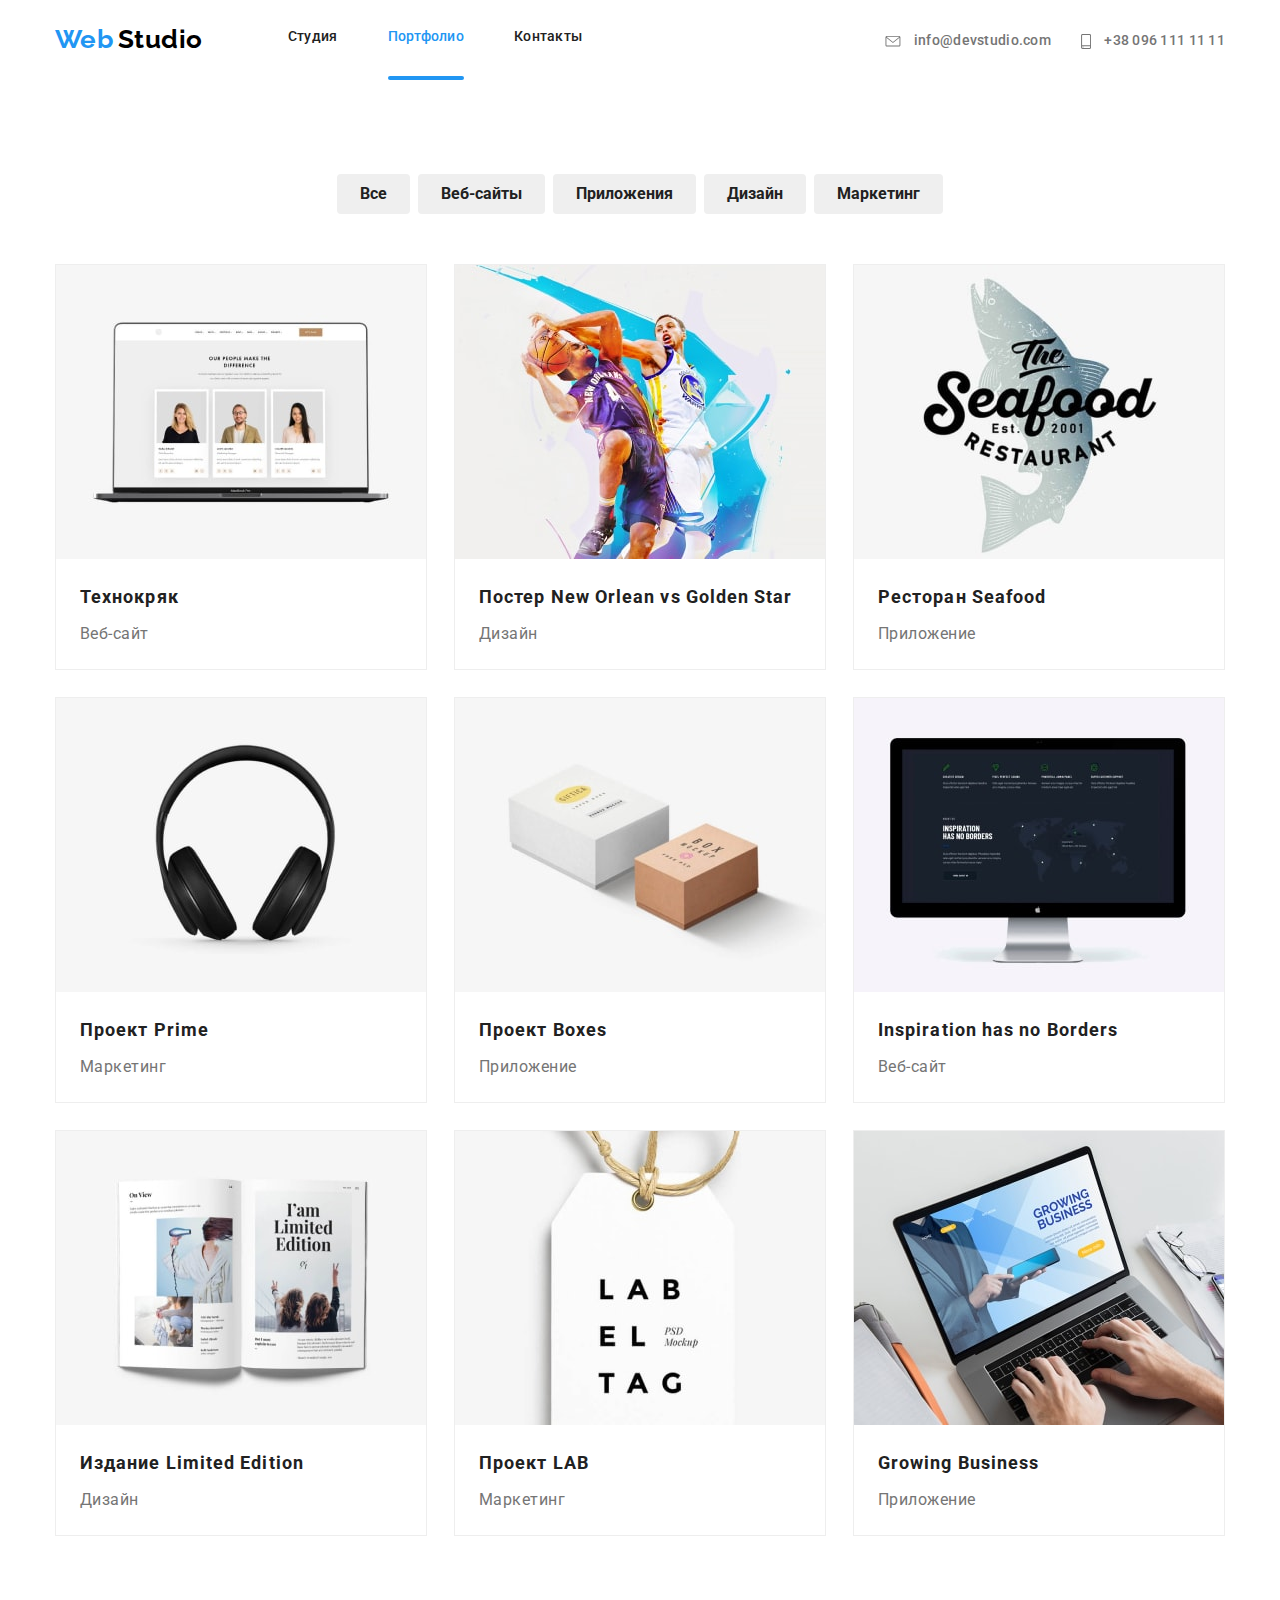
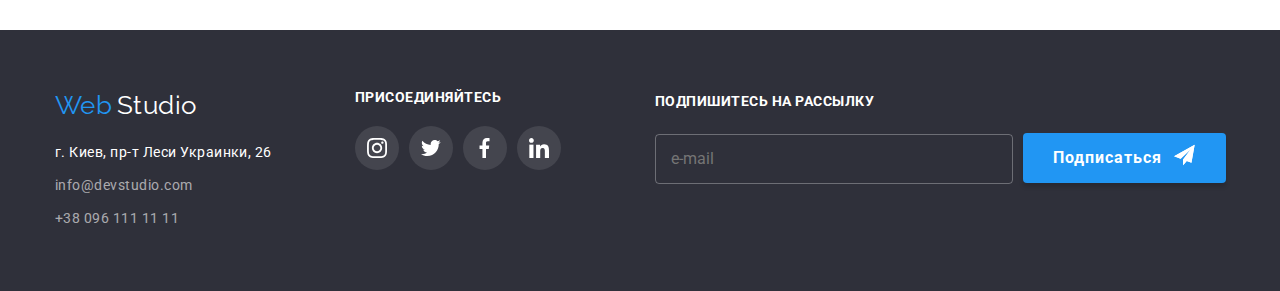
==== portfolio.html @ c3b98977 "Добавляет Дз 7" ====
<!DOCTYPE html>
<html lang="ru">
  <head>
    <meta charset="UTF-8" />
    <meta name="viewport" content="width=device-width, initial-scale=1.0" />
    <title>Document</title>
    <link
      href="https://fonts.googleapis.com/css2?family=Raleway:wght@700&family=Roboto:wght@400;500;700;900&display=swap"
      rel="stylesheet"
    />
    <link rel="stylesheet" href="./css/main.min.css" />
  </head>
  <body class="body">
    <!--Шапка страницы-->
    <header class="header">
      <nav class="header-nav">
        <a href="" class="web-studio">
          <span class="web">Web</span> <span class="studio">Studio</span>
        </a>
        <ul class="head-nav">
          <li class="item">
            <a href="./index.html" class="link"> Студия</a>
          </li>
          <li class="item">
            <a href="./portfolio.html" class="link current"> Портфолио</a>
          </li>
          <li class="item"><a href="" class="link"> Контакты</a></li>
        </ul>
        <ul class="head-nav phone">
          <li class="item-phone">
            <a href="mailto:info@devstudio.com" class="link-phone">
              <svg class="icon-letter">
                <use xlink:href="./img/sprite.svg#icon-envelope"></use>
              </svg>
              info@devstudio.com
            </a>
          </li>
          <li class="item-phone">
            <a href="tel:380961111111" class="link-phone"
              ><svg class="icon-phone">
                <use xlink:href="./img/sprite.svg#icon-smartphone"></use>
              </svg>
              +38 096 111 11 11</a
            >
          </li>
        </ul>
      </nav>
    </header>
    <main>
      <!--Секция с навигационными кнопками-->
      <section class="section-nav">
        <div class="container">
          <h1 class="hidden"><span class="visibility">Примеры работ</span></h1>
          <ul class="nav-btn">
            <li class="btn-list">
              <button class="button-nav" type="button">Все</button>
            </li>
            <li class="btn-list">
              <button class="button-nav" type="button">Веб-сайты</button>
            </li>
            <li class="btn-list">
              <button class="button-nav" type="button">Приложения</button>
            </li>
            <li class="btn-list">
              <button class="button-nav" type="button">Дизайн</button>
            </li>
            <li class="btn-list">
              <button class="button-nav" type="button">Маркетинг</button>
            </li>
          </ul>
        </div>
      </section>
      <!--Секция с примерами работ-->
      <section class="section-work">
        <div class="container">
          <ul class="work-list">
            <li class="work-item">
              <a href="" class="link">
                <div class="section">
                  <img
                    class="style-img"
                    src="./portfolio/texnokrjak.jpg"
                    alt="ноутбук с вебсайтом"
                    width="370"
                  />
                  <p class="caption">
                    Технокряк это современная площадка распространения
                    коронавируса. Компании используют эту платформу для
                    цифрового шпионажа и атак на защищённые сервера конкурентов.
                  </p>
                </div>
                <h2 class="title">Технокряк</h2>
                <p class="text">Веб-сайт</p>
              </a>
            </li>
            <li class="work-item">
              <a href="" class="link">
                <div class="section">
                  <img
                    class="style-img"
                    src="./portfolio/new-orlean-vs-golden-star.jpg"
                    alt="баскетболисты с мячем"
                    width="370"
                  />
                  <p class="caption">
                    Технокряк это современная площадка распространения
                    коронавируса. Компании используют эту платформу для
                    цифрового шпионажа и атак на защищённые сервера конкурентов.
                  </p>
                </div>
                <h2 class="title">Постер New Orlean vs Golden Star</h2>
                <p class="text">Дизайн</p>
              </a>
            </li>
            <li class="work-item">
              <a href="" class="link">
                <div class="section">
                  <img
                    class="style-img"
                    src="./portfolio/seafood.jpg"
                    alt="вывеска рыбного ресторана"
                    width="370"
                  />
                  <p class="caption">
                    Технокряк это современная площадка распространения
                    коронавируса. Компании используют эту платформу для
                    цифрового шпионажа и атак на защищённые сервера конкурентов.
                  </p>
                </div>
                <h2 class="title">Ресторан Seafood</h2>
                <p class="text">Приложение</p>
              </a>
            </li>
            <li class="work-item">
              <a href="" class="link">
                <div class="section">
                  <img
                    class="style-img"
                    src="./portfolio/Prime.jpg"
                    alt="картинка с наушники"
                    width="370"
                  />
                  <p class="caption">
                    Технокряк это современная площадка распространения
                    коронавируса. Компании используют эту платформу для
                    цифрового шпионажа и атак на защищённые сервера конкурентов.
                  </p>
                </div>
                <h2 class="title">Проект Prime</h2>
                <p class="text">Маркетинг</p>
              </a>
            </li>
            <li class="work-item">
              <a href="" class="link">
                <div class="section">
                  <img
                    class="style-img"
                    src="./portfolio/Boxes.jpg"
                    alt="картинка с коробками"
                    width="370"
                  />
                  <p class="caption">
                    Технокряк это современная площадка распространения
                    коронавируса. Компании используют эту платформу для
                    цифрового шпионажа и атак на защищённые сервера конкурентов.
                  </p>
                </div>
                <h2 class="title">Проект Boxes</h2>
                <p class="text">Приложение</p>
              </a>
            </li>
            <li class="work-item">
              <a href="" class="link">
                <div class="section">
                  <img
                    class="style-img"
                    src="./portfolio/Inspiration-has-no-Borders.jpg"
                    alt="монитор с вебсайтом"
                    width="370"
                  />
                  <p class="caption">
                    Технокряк это современная площадка распространения
                    коронавируса. Компании используют эту платформу для
                    цифрового шпионажа и атак на защищённые сервера конкурентов.
                  </p>
                </div>
                <h2 class="title">Inspiration has no Borders</h2>
                <p class="text">Веб-сайт</p>
              </a>
            </li>
            <li class="work-item">
              <a href="" class="link">
                <div class="section">
                  <img
                    class="style-img"
                    src="./portfolio/Limited-Edition.jpg"
                    alt="картинка с журналом"
                    width="370"
                  />
                  <p class="caption">
                    Технокряк это современная площадка распространения
                    коронавируса. Компании используют эту платформу для
                    цифрового шпионажа и атак на защищённые сервера конкурентов.
                  </p>
                </div>
                <h2 class="title">Издание Limited Edition</h2>
                <p class="text">Дизайн</p>
              </a>
            </li>
            <li class="work-item">
              <a href="" class="link">
                <div class="section">
                  <img
                    class="style-img"
                    src="./portfolio/LAB.jpg"
                    alt="картинка с физиткой"
                    width="370"
                  />
                  <p class="caption">
                    Технокряк это современная площадка распространения
                    коронавируса. Компании используют эту платформу для
                    цифрового шпионажа и атак на защищённые сервера конкурентов.
                  </p>
                </div>
                <h2 class="title">Проект LAB</h2>
                <p class="text">Маркетинг</p>
              </a>
            </li>
            <li class="work-item">
              <a href="" class="link">
                <div class="section">
                  <img
                    class="style-img"
                    src="./portfolio/Growing-Business.jpg"
                    alt="картинка с ноутбуком"
                    width="370"
                  />
                  <p class="caption">
                    Технокряк это современная площадка распространения
                    коронавируса. Компании используют эту платформу для
                    цифрового шпионажа и атак на защищённые сервера конкурентов.
                  </p>
                </div>
                <h2 class="title">Growing Business</h2>
                <p class="text">Приложение</p>
              </a>
            </li>
          </ul>
        </div>
      </section>
    </main>
    <!--Подвал страницы-->
    <footer class="footer">
      <div class="container">
        <ul class="footer-list">
          <li class="style">
            <a href="" class="web-studio-footer">
              <span class="web">Web</span> <span class="studio">Studio</span>
            </a>
            <address>
              <p class="text">г. Киев, пр-т Леси Украинки, 26</p>
              <ul>
                <li>
                  <a href="mailto:info@devstudio.com" class="link-phone"
                    >info@devstudio.com</a
                  >
                </li>
                <li>
                  <a href="tel:380961111111" class="link-phone"
                    >+38 096 111 11 11</a
                  >
                </li>
              </ul>
            </address>
          </li>
          <li class="style">
            <h2 class="title">присоединяйтесь</h2>
            <ul class="footer-logo">
              <li class="footer-list">
                <a href="" aria-label="лого-инстаграма" class="link">
                  <svg class="icon-social">
                    <use xlink:href="./img/sprite.svg#icon-instagram"></use>
                  </svg>
                </a>
              </li>
              <li class="footer-list">
                <a href="" aria-label="лого-твиттера" class="link">
                  <svg class="icon-social">
                    <use xlink:href="./img/sprite.svg#icon-twitter"></use>
                  </svg>
                </a>
              </li>
              <li class="footer-list">
                <a href="" aria-label="лого-фейсбука" class="link">
                  <svg class="icon-social">
                    <use xlink:href="./img/sprite.svg#icon-facebook"></use>
                  </svg>
                </a>
              </li>
              <li class="footer-list">
                <a href="" aria-label="лого-линкин" class="link">
                  <svg class="icon-social">
                    <use xlink:href="./img/sprite.svg#icon-linkedin"></use>
                  </svg>
                </a>
              </li>
            </ul>
          </li>
          <li class="style-footer">
            <b class="title-footer">Подпишитесь на рассылку</b><br />
            <input class="text-write" type="text" placeholder="e-mail" /><br />
            <button type="button" class="btn-studio footer">
              Подписаться
              <svg class="send">
                <use xlink:href="./img/sprite.svg#icon-send"></use>
              </svg>
            </button>
          </li>
        </ul>
      </div>
    </footer>
  </body>
</html>
---- css/main.min.css ----
/*! normalize.css v8.0.1 | MIT License | github.com/necolas/normalize.css */html{line-height:1.15;-webkit-text-size-adjust:100%}body{margin:0}main{display:block}h1{font-size:2em;margin:0.67em 0}hr{-webkit-box-sizing:content-box;box-sizing:content-box;height:0;overflow:visible}pre{font-family:monospace, monospace;font-size:1em}a{background-color:transparent}abbr[title]{border-bottom:none;text-decoration:underline;-webkit-text-decoration:underline dotted;text-decoration:underline dotted}b,strong{font-weight:bolder}code,kbd,samp{font-family:monospace, monospace;font-size:1em}small{font-size:80%}sub,sup{font-size:75%;line-height:0;position:relative;vertical-align:baseline}sub{bottom:-0.25em}sup{top:-0.5em}img{border-style:none}button,input,optgroup,select,textarea{font-family:inherit;font-size:100%;line-height:1.15;margin:0}button,input{overflow:visible}button,select{text-transform:none}button,[type="button"],[type="reset"],[type="submit"]{-webkit-appearance:button}button::-moz-focus-inner,[type="button"]::-moz-focus-inner,[type="reset"]::-moz-focus-inner,[type="submit"]::-moz-focus-inner{border-style:none;padding:0}button:-moz-focusring,[type="button"]:-moz-focusring,[type="reset"]:-moz-focusring,[type="submit"]:-moz-focusring{outline:1px dotted ButtonText}fieldset{padding:0.35em 0.75em 0.625em}legend{-webkit-box-sizing:border-box;box-sizing:border-box;color:inherit;display:table;max-width:100%;padding:0;white-space:normal}progress{vertical-align:baseline}textarea{overflow:auto}[type="checkbox"],[type="radio"]{-webkit-box-sizing:border-box;box-sizing:border-box;padding:0}[type="number"]::-webkit-inner-spin-button,[type="number"]::-webkit-outer-spin-button{height:auto}[type="search"]{-webkit-appearance:textfield;outline-offset:-2px}[type="search"]::-webkit-search-decoration{-webkit-appearance:none}::-webkit-file-upload-button{-webkit-appearance:button;font:inherit}details{display:block}summary{display:list-item}template{display:none}[hidden]{display:none}.body{margin:0;padding:0;font-family:"Roboto",sans-serif;color:#212121;letter-spacing:.03em}ul{list-style:none;margin:0;padding:0}.header-nav{display:-webkit-box;display:-ms-flexbox;display:flex;-webkit-box-align:center;-ms-flex-align:center;align-items:center;height:80px;width:1170px;margin-left:auto;margin-right:auto;padding-left:15px;padding-right:15px}.web{font-family:"Raleway",sans-serif;color:#2196f3;font-size:26px;line-height:1.2}.web-studio{font-weight:700;text-decoration:none}.studio{font-family:"Raleway",sans-serif;color:#000000;font-size:26px;line-height:1.2}.head-nav{display:-webkit-box;display:-ms-flexbox;display:flex;margin-left:85px}.head-nav .item{position:relative}.head-nav .item+.item{margin-left:50px}.head-nav .item-phone+.item-phone{margin-left:30px}.head-nav.phone{margin-left:auto}.head-nav .link{display:block;padding-top:32px;padding-bottom:38px;font-weight:500;font-size:14px;line-height:1.14;letter-spacing:0.02em;color:#212121;text-decoration:none;-webkit-transition:all 250ms cubic-bezier(0.4, 0, 0.2, 1);transition:all 250ms cubic-bezier(0.4, 0, 0.2, 1)}.head-nav .link.current{color:#2196f3;-webkit-transition:all 250ms cubic-bezier(0.4, 0, 0.2, 1);transition:all 250ms cubic-bezier(0.4, 0, 0.2, 1)}.head-nav .link:hover,.head-nav .link:focus{color:#2196f3}.head-nav .link-phone{color:#757575;fill:#757575;font-size:14px;line-height:1.14;letter-spacing:0.02em;font-weight:500;text-decoration:none;-webkit-transition:all 250ms cubic-bezier(0.4, 0, 0.2, 1);transition:all 250ms cubic-bezier(0.4, 0, 0.2, 1)}.link.current::after{content:"";display:block;position:absolute;left:0;bottom:3px;width:100%;height:4px;border-radius:2px;background-color:#2196f3}.main{background-color:#ffffff}.link-phone .icon-letter{width:16px;height:11.2px;margin:0;margin-right:10px;vertical-align:middle}.link-phone .icon-phone{width:10px;height:15px;margin:0;margin-right:10px;vertical-align:middle}.link-phone:hover,.link-phone:focus{color:#2196f3;fill:#2196f3;-webkit-transition:all 250ms cubic-bezier(0.4, 0, 0.2, 1);transition:all 250ms cubic-bezier(0.4, 0, 0.2, 1)}.container{width:1170px;margin-left:auto;margin-right:auto;padding-left:15px;padding-right:15px;text-align:center}h1{margin:auto;padding-left:237px;padding-right:237px;padding-top:200px;padding-bottom:30px;width:696px;font-weight:900;font-size:44px;line-height:1.36;text-align:center;letter-spacing:0.06em;text-transform:uppercase;color:#fff}.button{border-radius:4px;padding:10px 32px;min-width:200px;border:1px solid transparent;font-weight:700;font-size:16px;line-height:1.87;letter-spacing:0.06em;background-color:#2196f3;color:#fff;cursor:pointer}.section-order{height:600px;max-width:1600px;margin-left:auto;margin-right:auto;background-color:#757575;background-image:-webkit-gradient(linear, left top, left bottom, from(rgba(47,48,58,0.8)), to(rgba(47,48,58,0.8))),url(../img/Header.jpg);background-image:linear-gradient(rgba(47,48,58,0.8), rgba(47,48,58,0.8)),url(../img/Header.jpg)}.list-advantage{display:-webkit-box;display:-ms-flexbox;display:flex;text-align:left}.list-advantage .style+.style{margin-left:30px}.section-advantage{padding-top:94px}.section-advantage .title{margin:0;margin-bottom:10px;font-size:14px;line-height:1.14;text-transform:uppercase}.section-advantage .text{margin:0;font-size:14px;line-height:1.71;color:#757575}.style{width:270px}.style .icon{background-color:#f5f4fa;background-repeat:no-repeat;background-position:50% 50%;width:270px;height:120px;border-radius:4px;margin-bottom:30px}.antenna{background-image:url(../img/antenna.svg)}.clock{background-image:url(../img/clock.svg)}.diagrama{background-image:url(../img/diagram.svg)}.astronaut{background-image:url(../img/astronaut.svg)}.icon .img{margin:25px 100px}.list-services{display:-webkit-box;display:-ms-flexbox;display:flex}.list-services .style{width:370px;position:relative}.list-services .style+.style{margin-left:30px}.section-services{padding-top:94px;padding-bottom:94px}.section-services .title{margin:0;margin-bottom:50px;font-size:36px;line-height:1.16;text-align:center}.section-services .caption{position:absolute;background-color:rgba(0,0,0,0.5);width:370px;height:43px;margin:0;padding-top:27px;bottom:0;margin-bottom:3px;font-size:14px;line-height:1.14;font-weight:600;text-align:center;text-transform:uppercase;color:#fff}.section-team{background-color:#f5f4fa;height:702px;margin:auto}.section-team .title{padding-top:94px;margin:0;margin-bottom:50px;font-size:36px;line-height:1.16;text-align:center}.section-team .caption{margin:0;margin-top:30px;margin-bottom:10px;font-size:16px;line-height:1.18;text-align:center}.section-team .text{margin:0;margin-bottom:16px;font-size:16px;line-height:1.18;text-align:center;color:#757575}.list-team{display:-webkit-box;display:-ms-flexbox;display:flex}.list-team .style+.style{margin-left:30px}.list-team .style{background-color:#fff;width:270px;height:422px;-webkit-box-shadow:0px 1px 3px rgba(0,0,0,0.12),0px 1px 1px rgba(0,0,0,0.14),0px 2px 1px rgba(0,0,0,0.2);box-shadow:0px 1px 3px rgba(0,0,0,0.12),0px 1px 1px rgba(0,0,0,0.14),0px 2px 1px rgba(0,0,0,0.2);border-radius:0px 0px 4px 4px}.style-img{display:block}.icon-social{fill:#afb1b8;width:20px;height:20px;-webkit-transition:all 250ms cubic-bezier(0.4, 0, 0.2, 1);transition:all 250ms cubic-bezier(0.4, 0, 0.2, 1)}.social{display:-webkit-box;display:-ms-flexbox;display:flex;margin-left:32px;margin-right:32px}.social-logo .link{display:-webkit-inline-box;display:-ms-inline-flexbox;display:inline-flex;background-color:#fff;-webkit-box-align:center;-ms-flex-align:center;align-items:center;-webkit-box-pack:center;-ms-flex-pack:center;justify-content:center;width:44px;height:44px;border-radius:50px;-webkit-transition:all 250ms cubic-bezier(0.4, 0, 0.2, 1);transition:all 250ms cubic-bezier(0.4, 0, 0.2, 1)}.social-logo .link:hover,.social-logo .link:focus{background-color:#2196f3}.social-logo .link:hover .icon-social,.social-logo .link:focus .icon-social{fill:#fff}.social .social-logo+.social-logo{margin-left:10px}.list-firm{display:-webkit-box;display:-ms-flexbox;display:flex}.list-firm .style+.style{margin-left:30px}.section-firm{padding-top:94px;padding-bottom:94px}.section-firm .title{margin:0;margin-bottom:50px;font-size:36px;line-height:1.16;text-align:center}.style .link-firm{width:170px;height:90px;display:-webkit-inline-box;display:-ms-inline-flexbox;display:inline-flex;-webkit-box-align:center;-ms-flex-align:center;align-items:center;-webkit-box-pack:center;-ms-flex-pack:center;justify-content:center;fill:#afb1b8;border:1px solid #afb1b8;-webkit-box-sizing:border-box;box-sizing:border-box;border-radius:4px;-webkit-transition:all 250ms cubic-bezier(0.4, 0, 0.2, 1);transition:all 250ms cubic-bezier(0.4, 0, 0.2, 1)}.link-firm:hover,.link-firm:focus{border-color:#2196f3;color:#2196f3;fill:#2196f3}.container .web-studio{text-align:left;display:block;padding-bottom:20px}.container .footer-list{display:-webkit-box;display:-ms-flexbox;display:flex}.container .footer-list .style{text-align:left;width:230px}.container .footer-list .style+.style{margin-left:70px}.container .footer-list .icon-social{fill:#fff}.container .footer-list .link{display:-webkit-inline-box;display:-ms-inline-flexbox;display:inline-flex;background-color:rgba(255,255,255,0.1);-webkit-box-align:center;-ms-flex-align:center;align-items:center;-webkit-box-pack:center;-ms-flex-pack:center;justify-content:center;width:44px;height:44px;border-radius:50px;-webkit-transition:all 250ms cubic-bezier(0.4, 0, 0.2, 1);transition:all 250ms cubic-bezier(0.4, 0, 0.2, 1)}.footer{background-color:#2f303a;display:-webkit-box;display:-ms-flexbox;display:flex;-webkit-box-pack:justify;-ms-flex-pack:justify;justify-content:space-between;padding-top:60px;padding-bottom:60px}.footer .link:hover,.footer .link:focus{background-color:#2196f3}.footer .studio{font-family:"Raleway",sans-serif;color:#fff;font-size:26px;line-height:1.2;text-decoration:none}.footer .text{margin:0;font-size:14px;line-height:1.71;color:#fff;font-style:normal;width:230px;margin-right:0}.footer .link-phone{display:block;text-align:left;margin-top:9px;font-style:normal;font-size:14px;line-height:1.71;color:rgba(255,255,255,0.6);text-decoration:none;-webkit-transition:all 250ms cubic-bezier(0.4, 0, 0.2, 1);transition:all 250ms cubic-bezier(0.4, 0, 0.2, 1)}.footer-logo{display:-webkit-box;display:-ms-flexbox;display:flex;width:206px;margin:auto;margin-right:0px;margin-left:0px}.footer .title{margin:0;margin-bottom:20px;font-size:14px;line-height:1.14;text-transform:uppercase;color:#fff}.footer .link-phone:hover,.footer .link-phone:focus{color:#2196f3}.style-footer{position:relative;margin-left:70px;text-align:left}.web-studio-footer{display:block;width:500px;padding-bottom:20px;text-decoration:none}.footer-logo .footer-list+.footer-list{margin-left:10px}.title-footer{text-transform:uppercase;margin:0;font-size:14px;line-height:1.71;color:#fff;font-style:normal;width:230px;margin-right:0}.text-write{margin-top:20px;margin-right:10px;width:358px;height:50px;padding:15px;border:1px solid rgba(255,255,255,0.3);-webkit-box-sizing:border-box;box-sizing:border-box;background-color:inherit;border-radius:4px;font-size:16px;color:rgba(255,255,255,0.6)}.send{margin-left:10px;width:24px;height:24px;fill:#fff}.btn-studio.footer{position:absolute;left:100%;top:31%;padding:10px 30px;min-width:200px;height:50px;vertical-align:middle;border-radius:4px;-webkit-box-shadow:0px 4px 4px rgba(0,0,0,0.15);box-shadow:0px 4px 4px rgba(0,0,0,0.15);color:#ffffff;background-color:#2196f3;font-family:inherit;font-weight:700;font-size:16px;line-height:1.87;letter-spacing:0.06em;-webkit-transition:color 250ms cubic-bezier(0.4, 0, 0.2, 1),background-color 250ms cubic-bezier(0.4, 0, 0.2, 1);transition:color 250ms cubic-bezier(0.4, 0, 0.2, 1),background-color 250ms cubic-bezier(0.4, 0, 0.2, 1);cursor:pointer;outline:none;border:none}.hidden{visibility:hidden;margin:0;padding:0}.visibility{display:block;width:0px;height:0px}.nav-btn{display:-webkit-box;display:-ms-flexbox;display:flex;padding-top:94px;-webkit-box-pack:center;-ms-flex-pack:center;justify-content:center;text-align:center}.nav-btn .btn-list+.btn-list{margin-left:8px}.section-nav .button-nav{padding:6px 22px;font-weight:700;font-size:16px;line-height:1.62;border-radius:4px;color:#212121;border:1px solid transparent;-webkit-transition:all 250ms cubic-bezier(0.4, 0, 0.2, 1);transition:all 250ms cubic-bezier(0.4, 0, 0.2, 1)}.section-nav .button-nav:hover,.section-nav .button-nav:focus{background-color:#2196f3;color:#fff;cursor:pointer}.work-list{display:-webkit-box;display:-ms-flexbox;display:flex;-ms-flex-wrap:wrap;flex-wrap:wrap}.work-list .work-item{margin-right:27px;margin-bottom:27px;text-align:left;border:1px solid #eeeeee;-webkit-transition:all 250ms cubic-bezier(0.4, 0, 0.2, 1);transition:all 250ms cubic-bezier(0.4, 0, 0.2, 1)}.work-list .work-item:nth-child(3n){margin-right:0px}.work-list .work-item:nth-last-child(-n+3){margin-bottom:0px}.work-item{width:370px}.work-item:hover,.work-item:focus{-webkit-box-shadow:0px 1px 1px rgba(0,0,0,0.12),0px 4px 4px rgba(0,0,0,0.06),1px 4px 6px rgba(0,0,0,0.16);box-shadow:0px 1px 1px rgba(0,0,0,0.12),0px 4px 4px rgba(0,0,0,0.06),1px 4px 6px rgba(0,0,0,0.16)}.link .section{position:relative;overflow:hidden}.link .section::before{display:inline-block;content:"";position:absolute;width:100%;height:100%;top:0;background-color:rgba(33,150,243,0.9);opacity:0;-webkit-transform:translateY(100%);transform:translateY(100%);-webkit-transition-duration:250ms;transition-duration:250ms;-webkit-transition-timing-function:cubic-bezier(0.4, 0, 0.2, 1);transition-timing-function:cubic-bezier(0.4, 0, 0.2, 1)}.section-work{padding-top:50px;padding-bottom:94px}.section-work .caption{position:absolute;content:"";top:63px;left:24px;right:24px;bottom:63px;margin:0;opacity:0;-webkit-transform:translateY(100%);transform:translateY(100%);-webkit-transition-duration:250ms;transition-duration:250ms;-webkit-transition-timing-function:cubic-bezier(0.4, 0, 0.2, 1);transition-timing-function:cubic-bezier(0.4, 0, 0.2, 1);font-size:18px;line-height:1.55;color:#fff}.section-work .title{display:block;margin:0;margin-right:24px;margin-left:24px;margin-top:20px;margin-bottom:4px;font-size:18px;line-height:2;letter-spacing:0.06em;font-weight:700;color:#212121}.section-work .text{display:block;margin:0;margin-right:24px;margin-left:24px;margin-bottom:20px;font-size:16px;line-height:1.87;color:#757575}.section-work .link{text-decoration:none}.link:hover .section::before,.link:focus .section::before{opacity:1;-webkit-transform:translateY(0);transform:translateY(0)}.link:hover .caption,.link:focus .caption{opacity:1;-webkit-transform:translateY(0);transform:translateY(0)}.backdrop{position:fixed;top:0;left:0;width:100%;height:100%;opacity:1;background-color:rgba(0,0,0,0.2);-webkit-transition:opacity 250ms cubic-bezier(0.4, 0, 0.2, 1);transition:opacity 250ms cubic-bezier(0.4, 0, 0.2, 1)}.backdrop.is-hidden{opacity:0;pointer-events:none}.backdrop.is-hidden .modal{-webkit-transform:translate(-50%, -50%) scale(1.2);transform:translate(-50%, -50%) scale(1.2)}.modal{position:absolute;top:50%;left:50%;padding:40px;width:478px;height:541px;-webkit-transform:translate(-50%, -50%) scale(1);transform:translate(-50%, -50%) scale(1);-webkit-transition:-webkit-transform 250ms cubic-bezier(0.4, 0, 0.2, 1);transition:-webkit-transform 250ms cubic-bezier(0.4, 0, 0.2, 1);transition:transform 250ms cubic-bezier(0.4, 0, 0.2, 1);transition:transform 250ms cubic-bezier(0.4, 0, 0.2, 1), -webkit-transform 250ms cubic-bezier(0.4, 0, 0.2, 1);background-color:#fff}.modal-form{width:448px}.modal-form label{font-weight:400;font-size:12px;line-height:1.16;letter-spacing:0.01em}.modal-form .checkbox-label{display:-webkit-box;display:-ms-flexbox;display:flex;-webkit-box-align:center;-ms-flex-align:center;align-items:center;padding-left:13px;margin-bottom:30px;font-weight:400;font-size:14px;line-height:1.71;letter-spacing:0.03em;color:#212121;text-transform:none}.form-title{margin-top:0;margin-bottom:30px;font-weight:700;font-size:20px;line-height:1.15;text-align:center;color:#212121}.form-input{font-family:"Roboto",sans-serif;padding:12px 12px 12px 42px;color:#212121;outline-color:#2196f3;border:1px solid rgba(33,33,33,0.2);border-radius:4px;cursor:pointer}.form-group{position:relative;display:-webkit-box;display:-ms-flexbox;display:flex;-webkit-box-orient:vertical;-webkit-box-direction:reverse;-ms-flex-direction:column-reverse;flex-direction:column-reverse;margin-bottom:10px}.form-label{display:block;margin-bottom:4px}.input-icon{position:absolute;top:55%;left:16px}.form-input:focus+.input-icon{fill:#2196f3}.input-icon.name{width:12px;height:12px}.input-icon.phone{width:13px;height:13px}.input-icon.mail{width:15px;height:12px}.comment .textarea{font-family:"Roboto",sans-serif;display:-webkit-box;display:-ms-flexbox;display:flex;padding:0;padding-top:12px;padding-left:16px;margin-bottom:20px;height:120px;width:432px;resize:none;outline-color:#2196f3;cursor:pointer;border:1px solid rgba(33,33,33,0.2);border-radius:4px}.form-button{text-align:center}.snd-btn{min-width:200px;padding:10px 55px;margin-left:auto;margin-right:auto;background:#2196f3;color:#fff;border-color:transparent;-webkit-box-shadow:0px 4px 4px rgba(0,0,0,0.15);box-shadow:0px 4px 4px rgba(0,0,0,0.15);border-radius:4px;font-weight:700;font-size:16px;line-height:1.87;letter-spacing:0.06em;cursor:pointer}.cls-btn{display:-webkit-box;display:-ms-flexbox;display:flex;-webkit-box-align:center;-ms-flex-align:center;align-items:center;-webkit-box-pack:center;-ms-flex-pack:center;justify-content:center;position:absolute;top:8px;right:8px;width:30px;height:30px;border-radius:50%;border:1px solid rgba(0,0,0,0.1);background-color:#fff;cursor:pointer}.cls-btn-icon{height:30px}.cls-btn-icon:focus,.cls-btn-icon:hover{fill:#2196f3}.checkbox{position:absolute;clip:rect(1px 1px 1px 1px);clip:rect(1px, 1px, 1px, 1px);padding:0;border:0;height:1px;width:1px;overflow:hidden}.checkbox-icon{display:inline-block;width:16px;height:15px;margin-right:7px;border:1px solid #212121;border-radius:2px;fill:none}.checkbox:checked+.checkbox-icon{border-color:transparent;background-color:#2196f3;background-origin:border-box;background-size:contain;fill:#fff}input:valid:not(:placeholder-shown){border-color:lime;color:green}input:invalid:not(:placeholder-shown){border-color:red;color:red}
/*# sourceMappingURL=main.min.css.map */
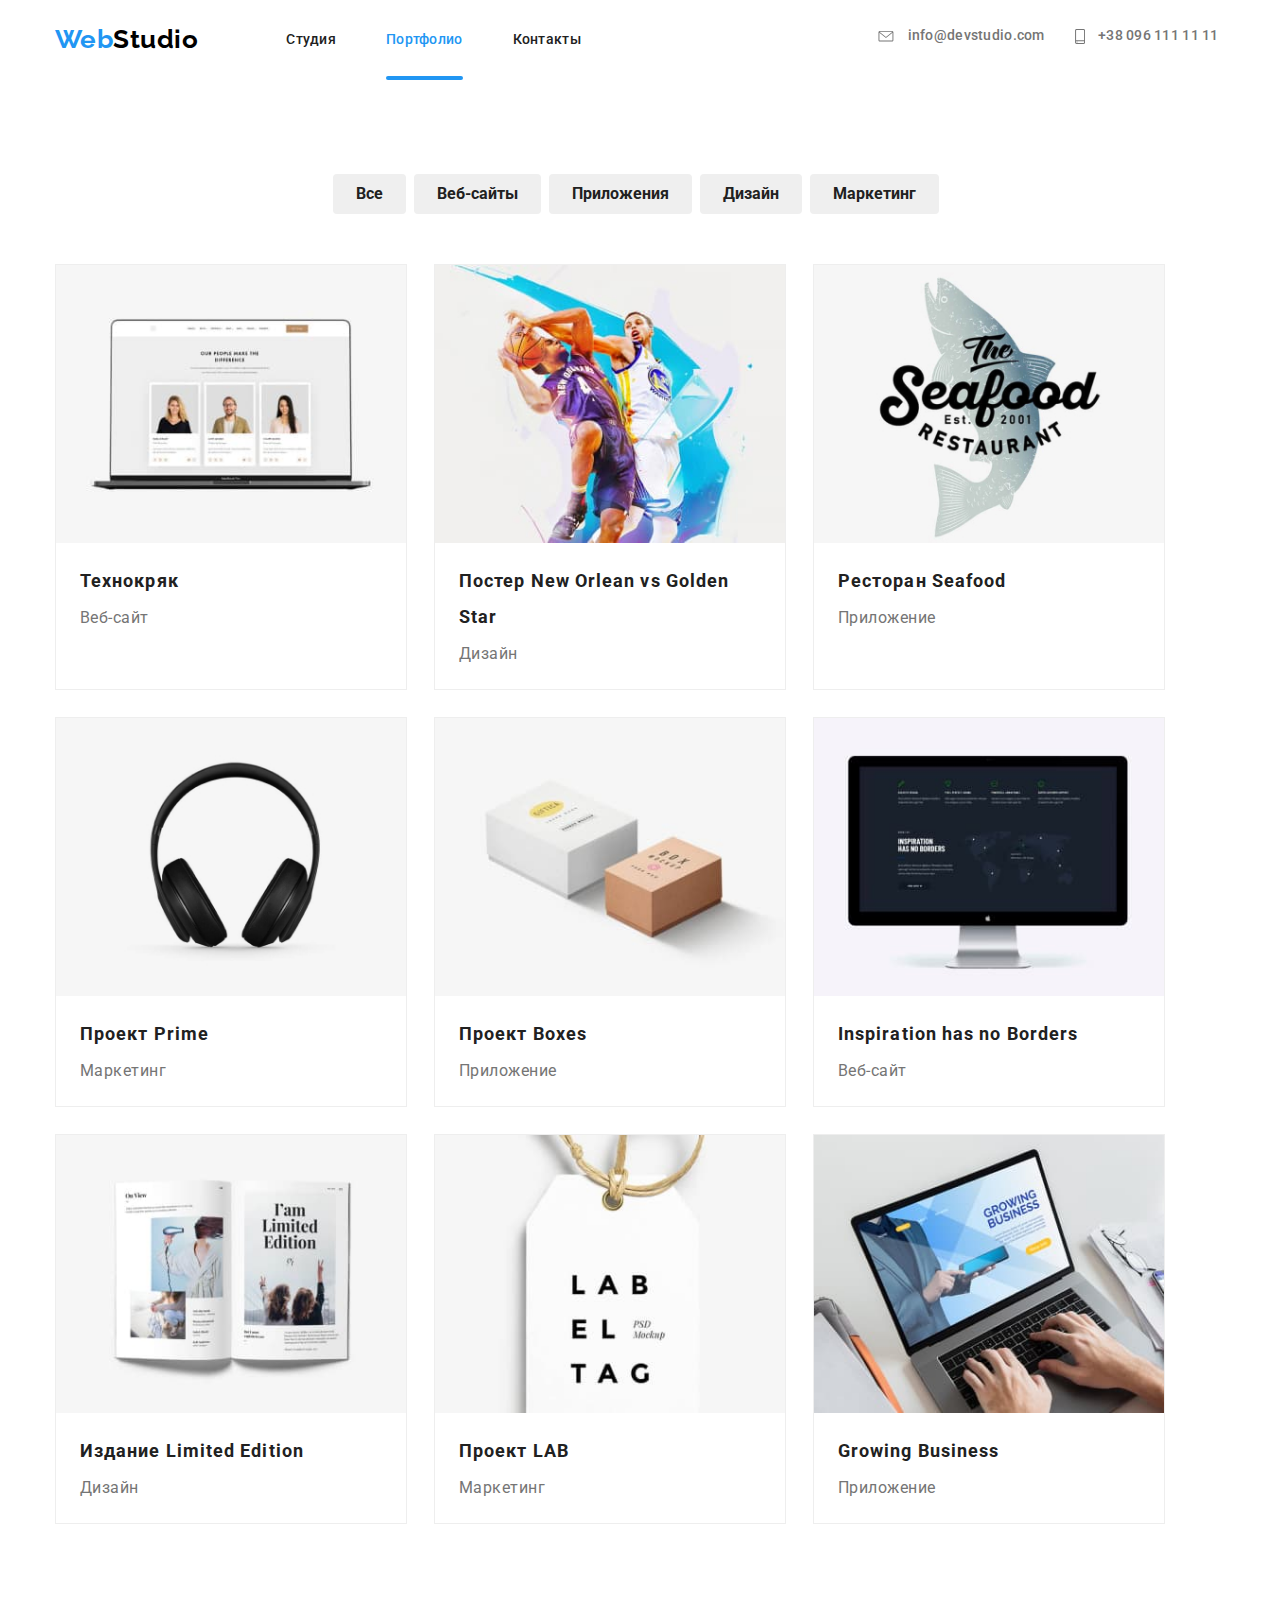
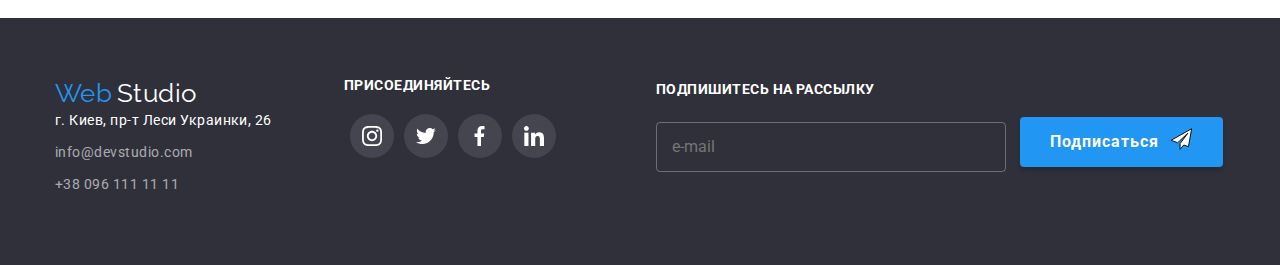
==== commit 228ce4df: "Добавляет адаптивную версию всех страниц" ====
--- a/portfolio.html
+++ b/portfolio.html
@@ -17,33 +17,52 @@
         <a href="" class="web-studio">
           <span class="web">Web</span> <span class="studio">Studio</span>
         </a>
-        <ul class="head-nav">
-          <li class="item">
-            <a href="./index.html" class="link"> Студия</a>
-          </li>
-          <li class="item">
-            <a href="./portfolio.html" class="link current"> Портфолио</a>
-          </li>
-          <li class="item"><a href="" class="link"> Контакты</a></li>
-        </ul>
-        <ul class="head-nav phone">
-          <li class="item-phone">
-            <a href="mailto:info@devstudio.com" class="link-phone">
-              <svg class="icon-letter">
-                <use xlink:href="./img/sprite.svg#icon-envelope"></use>
-              </svg>
-              info@devstudio.com
-            </a>
-          </li>
-          <li class="item-phone">
-            <a href="tel:380961111111" class="link-phone"
-              ><svg class="icon-phone">
-                <use xlink:href="./img/sprite.svg#icon-smartphone"></use>
-              </svg>
-              +38 096 111 11 11</a
-            >
-          </li>
-        </ul>
+        <div class="head-none" id="head-menu" data-menu>
+          <ul class="head-nav">
+            <li class="item">
+              <a href="./index.html" class="link"> Студия</a>
+            </li>
+            <li class="item">
+              <a href="./portfolio.html" class="link current"> Портфолио</a>
+            </li>
+            <li class="item"><a href="" class="link"> Контакты</a></li>
+          </ul>
+          <ul class="head-nav phone">
+            <li class="item-phone">
+              <a href="mailto:info@devstudio.com" class="link-phone">
+                <svg class="icon-letter">
+                  <use xlink:href="./img/sprite.svg#icon-envelope"></use>
+                </svg>
+                info@devstudio.com
+              </a>
+            </li>
+            <li class="item-phone">
+              <a href="tel:380961111111" class="link-phone"
+                ><svg class="icon-phone">
+                  <use xlink:href="./img/sprite.svg#icon-smartphone"></use>
+                </svg>
+                +38 096 111 11 11</a
+              >
+            </li>
+          </ul>
+        </div>
+        <button type="button" class="menu-button" data-menu-button>
+          <svg
+            width="40px"
+            heigth="40px"
+            aria-expanded="false"
+            aria-label="переключатель мобильного меню"
+          >
+            <use
+              class="icon-menu"
+              xlink:href="./img/sprite.svg#icon-menu"
+            ></use>
+            <use
+              class="icon-close"
+              xlink:href="./img/sprite.svg#icon-close"
+            ></use>
+          </svg>
+        </button>
       </nav>
     </header>
     <main>
@@ -77,12 +96,36 @@
             <li class="work-item">
               <a href="" class="link">
                 <div class="section">
-                  <img
-                    class="style-img"
-                    src="./portfolio/texnokrjak.jpg"
-                    alt="ноутбук с вебсайтом"
-                    width="370"
-                  />
+                  <picture>
+                    <source
+                      srcset="
+                        ./images/portfolio/project-1-desktop@1x.jpg 1x,
+                        ./images/portfolio/project-1-desktop@2x.jpg 2x
+                      "
+                      media="(min-width: 1200px)"
+                    />
+                    <source
+                      srcset="
+                        ./images/portfolio/project-1-tablet@1x.jpg 1x,
+                        ./images/portfolio/project-1-tablet@2x.jpg 2x
+                      "
+                      media="(min-width: 768px)"
+                    />
+                    <source
+                      srcset="
+                        ./images/portfolio/project-1-mobile@1x.jpg 1x,
+                        ./images/portfolio/project-1-mobile@2x.jpg 2x
+                      "
+                      media="(max-width: 767px)"
+                    />
+                    <img
+                      class="style-img"
+                      src="./portfolio/texnokrjak.jpg"
+                      alt="ноутбук с вебсайтом"
+                      width="100%"
+                    />
+                  </picture>
+
                   <p class="caption">
                     Технокряк это современная площадка распространения
                     коронавируса. Компании используют эту платформу для
@@ -96,12 +139,36 @@
             <li class="work-item">
               <a href="" class="link">
                 <div class="section">
-                  <img
-                    class="style-img"
-                    src="./portfolio/new-orlean-vs-golden-star.jpg"
-                    alt="баскетболисты с мячем"
-                    width="370"
-                  />
+                  <picture>
+                    <source
+                      srcset="
+                        ./images/portfolio/project-2-desktop@1x.jpg 1x,
+                        ./images/portfolio/project-2-desktop@2x.jpg 2x
+                      "
+                      media="(min-width: 1200px)"
+                    />
+                    <source
+                      srcset="
+                        ./images/portfolio/project-2-tablet@1x.jpg 1x,
+                        ./images/portfolio/project-2-tablet@2x.jpg 2x
+                      "
+                      media="(min-width: 768px)"
+                    />
+                    <source
+                      srcset="
+                        ./images/portfolio/project-2-mobile@1x.jpg 1x,
+                        ./images/portfolio/project-2-mobile@2x.jpg 2x
+                      "
+                      media="(max-width: 767px)"
+                    />
+                    <img
+                      class="style-img"
+                      src="./portfolio/new-orlean-vs-golden-star.jpg"
+                      alt="баскетболисты с мячем"
+                      width="100%"
+                    />
+                  </picture>
+
                   <p class="caption">
                     Технокряк это современная площадка распространения
                     коронавируса. Компании используют эту платформу для
@@ -115,12 +182,36 @@
             <li class="work-item">
               <a href="" class="link">
                 <div class="section">
-                  <img
-                    class="style-img"
-                    src="./portfolio/seafood.jpg"
-                    alt="вывеска рыбного ресторана"
-                    width="370"
-                  />
+                  <picture>
+                    <source
+                      srcset="
+                        ./images/portfolio/project-3-desktop@1x.jpg 1x,
+                        ./images/portfolio/project-3-desktop@2x.jpg 2x
+                      "
+                      media="(min-width: 1200px)"
+                    />
+                    <source
+                      srcset="
+                        ./images/portfolio/project-3-tablet@1x.jpg 1x,
+                        ./images/portfolio/project-3-tablet@2x.jpg 2x
+                      "
+                      media="(min-width: 768px)"
+                    />
+                    <source
+                      srcset="
+                        ./images/portfolio/project-3-mobile@1x.jpg 1x,
+                        ./images/portfolio/project-3-mobile@2x.jpg 2x
+                      "
+                      media="(max-width: 767px)"
+                    />
+                    <img
+                      class="style-img"
+                      src="./portfolio/seafood.jpg"
+                      alt="вывеска рыбного ресторана"
+                      width="100%"
+                    />
+                  </picture>
+
                   <p class="caption">
                     Технокряк это современная площадка распространения
                     коронавируса. Компании используют эту платформу для
@@ -134,12 +225,37 @@
             <li class="work-item">
               <a href="" class="link">
                 <div class="section">
-                  <img
-                    class="style-img"
-                    src="./portfolio/Prime.jpg"
-                    alt="картинка с наушники"
-                    width="370"
-                  />
+                  <picture>
+                    <source
+                      srcset="
+                        ./images/portfolio/project-4-desktop@1x.jpg 1x,
+                        ./images/portfolio/project-4-desktop@2x.jpg 2x
+                      "
+                      media="(min-width: 1200px)"
+                    />
+                    <source
+                      srcset="
+                        ./images/portfolio/project-4-tablet@1x.jpg 1x,
+                        ./images/portfolio/project-4-tablet@2x.jpg 2x
+                      "
+                      media="(min-width: 768px)"
+                    />
+                    <source
+                      srcset="
+                        ./images/portfolio/project-4-mobile@1x.jpg 1x,
+                        ./images/portfolio/project-4-mobile@2x.jpg 2x
+                      "
+                      media="(max-width: 767px)"
+                    />
+
+                    <img
+                      class="style-img"
+                      src="./portfolio/Prime.jpg"
+                      alt="картинка с наушники"
+                      width="100%"
+                    />
+                  </picture>
+
                   <p class="caption">
                     Технокряк это современная площадка распространения
                     коронавируса. Компании используют эту платформу для
@@ -153,12 +269,36 @@
             <li class="work-item">
               <a href="" class="link">
                 <div class="section">
-                  <img
-                    class="style-img"
-                    src="./portfolio/Boxes.jpg"
-                    alt="картинка с коробками"
-                    width="370"
-                  />
+                  <picture>
+                    <source
+                      srcset="
+                        ./images/portfolio/project-5-desktop@1x.jpg 1x,
+                        ./images/portfolio/project-5-desktop@2x.jpg 2x
+                      "
+                      media="(min-width: 1200px)"
+                    />
+                    <source
+                      srcset="
+                        ./images/portfolio/project-5-tablet@1x.jpg 1x,
+                        ./images/portfolio/project-5-tablet@2x.jpg 2x
+                      "
+                      media="(min-width: 768px)"
+                    />
+                    <source
+                      srcset="
+                        ./images/portfolio/project-5-mobile@1x.jpg 1x,
+                        ./images/portfolio/project-5-mobile@2x.jpg 2x
+                      "
+                      media="(max-width: 767px)"
+                    />
+                    <img
+                      class="style-img"
+                      src="./portfolio/Boxes.jpg"
+                      alt="картинка с коробками"
+                      width="100%"
+                    />
+                  </picture>
+
                   <p class="caption">
                     Технокряк это современная площадка распространения
                     коронавируса. Компании используют эту платформу для
@@ -172,12 +312,37 @@
             <li class="work-item">
               <a href="" class="link">
                 <div class="section">
-                  <img
-                    class="style-img"
-                    src="./portfolio/Inspiration-has-no-Borders.jpg"
-                    alt="монитор с вебсайтом"
-                    width="370"
-                  />
+                  <picture>
+                    <source
+                      srcset="
+                        ./images/portfolio/project-6-desktop@1x.jpg 1x,
+                        ./images/portfolio/project-6-desktop@2x.jpg 2x
+                      "
+                      media="(min-width: 1200px)"
+                    />
+                    <source
+                      srcset="
+                        ./images/portfolio/project-6-tablet@1x.jpg 1x,
+                        ./images/portfolio/project-6-tablet@2x.jpg 2x
+                      "
+                      media="(min-width: 768px)"
+                    />
+                    <source
+                      srcset="
+                        ./images/portfolio/project-6-mobile@1x.jpg 1x,
+                        ./images/portfolio/project-6-mobile@2x.jpg 2x
+                      "
+                      media="(max-width: 767px)"
+                    />
+
+                    <img
+                      class="style-img"
+                      src="./portfolio/Inspiration-has-no-Borders.jpg"
+                      alt="монитор с вебсайтом"
+                      width="100%"
+                    />
+                  </picture>
+
                   <p class="caption">
                     Технокряк это современная площадка распространения
                     коронавируса. Компании используют эту платформу для
@@ -191,12 +356,36 @@
             <li class="work-item">
               <a href="" class="link">
                 <div class="section">
-                  <img
-                    class="style-img"
-                    src="./portfolio/Limited-Edition.jpg"
-                    alt="картинка с журналом"
-                    width="370"
-                  />
+                  <picture>
+                    <source
+                      srcset="
+                        ./images/portfolio/project-7-desktop@1x.jpg 1x,
+                        ./images/portfolio/project-7-desktop@2x.jpg 2x
+                      "
+                      media="(min-width: 1200px)"
+                    />
+                    <source
+                      srcset="
+                        ./images/portfolio/project-7-tablet@1x.jpg 1x,
+                        ./images/portfolio/project-7-tablet@2x.jpg 2x
+                      "
+                      media="(min-width: 768px)"
+                    />
+                    <source
+                      srcset="
+                        ./images/portfolio/project-7-mobile@1x.jpg 1x,
+                        ./images/portfolio/project-7-mobile@2x.jpg 2x
+                      "
+                      media="(max-width: 767px)"
+                    />
+                    <img
+                      class="style-img"
+                      src="./portfolio/Limited-Edition.jpg"
+                      alt="картинка с журналом"
+                      width="100%"
+                    />
+                  </picture>
+
                   <p class="caption">
                     Технокряк это современная площадка распространения
                     коронавируса. Компании используют эту платформу для
@@ -210,12 +399,36 @@
             <li class="work-item">
               <a href="" class="link">
                 <div class="section">
-                  <img
-                    class="style-img"
-                    src="./portfolio/LAB.jpg"
-                    alt="картинка с физиткой"
-                    width="370"
-                  />
+                  <picture>
+                    <source
+                      srcset="
+                        ./images/portfolio/project-8-desktop@1x.jpg 1x,
+                        ./images/portfolio/project-8-desktop@2x.jpg 2x
+                      "
+                      media="(min-width: 1200px)"
+                    />
+                    <source
+                      srcset="
+                        ./images/portfolio/project-8-tablet@1x.jpg 1x,
+                        ./images/portfolio/project-8-tablet@2x.jpg 2x
+                      "
+                      media="(min-width: 768px)"
+                    />
+                    <source
+                      srcset="
+                        ./images/portfolio/project-8-mobile@1x.jpg 1x,
+                        ./images/portfolio/project-8-mobile@2x.jpg 2x
+                      "
+                      media="(max-width: 767px)"
+                    />
+                    <img
+                      class="style-img"
+                      src="./portfolio/LAB.jpg"
+                      alt="картинка с физиткой"
+                      width="100%"
+                    />
+                  </picture>
+
                   <p class="caption">
                     Технокряк это современная площадка распространения
                     коронавируса. Компании используют эту платформу для
@@ -229,12 +442,36 @@
             <li class="work-item">
               <a href="" class="link">
                 <div class="section">
-                  <img
-                    class="style-img"
-                    src="./portfolio/Growing-Business.jpg"
-                    alt="картинка с ноутбуком"
-                    width="370"
-                  />
+                  <picture>
+                    <source
+                      srcset="
+                        ./images/portfolio/project-9-desktop@1x.jpg 1x,
+                        ./images/portfolio/project-9-desktop@2x.jpg 2x
+                      "
+                      media="(min-width: 1200px)"
+                    />
+                    <source
+                      srcset="
+                        ./images/portfolio/project-9-tablet@1x.jpg 1x,
+                        ./images/portfolio/project-9-tablet@2x.jpg 2x
+                      "
+                      media="(min-width: 768px)"
+                    />
+                    <source
+                      srcset="
+                        ./images/portfolio/project-9-mobile@1x.jpg 1x,
+                        ./images/portfolio/project-9-mobile@2x.jpg 2x
+                      "
+                      media="(max-width: 767px)"
+                    />
+                    <img
+                      class="style-img"
+                      src="./portfolio/Growing-Business.jpg"
+                      alt="картинка с ноутбуком"
+                      width="100%"
+                    />
+                  </picture>
+
                   <p class="caption">
                     Технокряк это современная площадка распространения
                     коронавируса. Компании используют эту платформу для
@@ -319,5 +556,6 @@
         </ul>
       </div>
     </footer>
+    <script src="./js/menu.js"></script>
   </body>
 </html>
--- a/css/main.min.css
+++ b/css/main.min.css
@@ -1,2 +1,2 @@
-/*! normalize.css v8.0.1 | MIT License | github.com/necolas/normalize.css */html{line-height:1.15;-webkit-text-size-adjust:100%}body{margin:0}main{display:block}h1{font-size:2em;margin:0.67em 0}hr{-webkit-box-sizing:content-box;box-sizing:content-box;height:0;overflow:visible}pre{font-family:monospace, monospace;font-size:1em}a{background-color:transparent}abbr[title]{border-bottom:none;text-decoration:underline;-webkit-text-decoration:underline dotted;text-decoration:underline dotted}b,strong{font-weight:bolder}code,kbd,samp{font-family:monospace, monospace;font-size:1em}small{font-size:80%}sub,sup{font-size:75%;line-height:0;position:relative;vertical-align:baseline}sub{bottom:-0.25em}sup{top:-0.5em}img{border-style:none}button,input,optgroup,select,textarea{font-family:inherit;font-size:100%;line-height:1.15;margin:0}button,input{overflow:visible}button,select{text-transform:none}button,[type="button"],[type="reset"],[type="submit"]{-webkit-appearance:button}button::-moz-focus-inner,[type="button"]::-moz-focus-inner,[type="reset"]::-moz-focus-inner,[type="submit"]::-moz-focus-inner{border-style:none;padding:0}button:-moz-focusring,[type="button"]:-moz-focusring,[type="reset"]:-moz-focusring,[type="submit"]:-moz-focusring{outline:1px dotted ButtonText}fieldset{padding:0.35em 0.75em 0.625em}legend{-webkit-box-sizing:border-box;box-sizing:border-box;color:inherit;display:table;max-width:100%;padding:0;white-space:normal}progress{vertical-align:baseline}textarea{overflow:auto}[type="checkbox"],[type="radio"]{-webkit-box-sizing:border-box;box-sizing:border-box;padding:0}[type="number"]::-webkit-inner-spin-button,[type="number"]::-webkit-outer-spin-button{height:auto}[type="search"]{-webkit-appearance:textfield;outline-offset:-2px}[type="search"]::-webkit-search-decoration{-webkit-appearance:none}::-webkit-file-upload-button{-webkit-appearance:button;font:inherit}details{display:block}summary{display:list-item}template{display:none}[hidden]{display:none}.body{margin:0;padding:0;font-family:"Roboto",sans-serif;color:#212121;letter-spacing:.03em}ul{list-style:none;margin:0;padding:0}.header-nav{display:-webkit-box;display:-ms-flexbox;display:flex;-webkit-box-align:center;-ms-flex-align:center;align-items:center;height:80px;width:1170px;margin-left:auto;margin-right:auto;padding-left:15px;padding-right:15px}.web{font-family:"Raleway",sans-serif;color:#2196f3;font-size:26px;line-height:1.2}.web-studio{font-weight:700;text-decoration:none}.studio{font-family:"Raleway",sans-serif;color:#000000;font-size:26px;line-height:1.2}.head-nav{display:-webkit-box;display:-ms-flexbox;display:flex;margin-left:85px}.head-nav .item{position:relative}.head-nav .item+.item{margin-left:50px}.head-nav .item-phone+.item-phone{margin-left:30px}.head-nav.phone{margin-left:auto}.head-nav .link{display:block;padding-top:32px;padding-bottom:38px;font-weight:500;font-size:14px;line-height:1.14;letter-spacing:0.02em;color:#212121;text-decoration:none;-webkit-transition:all 250ms cubic-bezier(0.4, 0, 0.2, 1);transition:all 250ms cubic-bezier(0.4, 0, 0.2, 1)}.head-nav .link.current{color:#2196f3;-webkit-transition:all 250ms cubic-bezier(0.4, 0, 0.2, 1);transition:all 250ms cubic-bezier(0.4, 0, 0.2, 1)}.head-nav .link:hover,.head-nav .link:focus{color:#2196f3}.head-nav .link-phone{color:#757575;fill:#757575;font-size:14px;line-height:1.14;letter-spacing:0.02em;font-weight:500;text-decoration:none;-webkit-transition:all 250ms cubic-bezier(0.4, 0, 0.2, 1);transition:all 250ms cubic-bezier(0.4, 0, 0.2, 1)}.link.current::after{content:"";display:block;position:absolute;left:0;bottom:3px;width:100%;height:4px;border-radius:2px;background-color:#2196f3}.main{background-color:#ffffff}.link-phone .icon-letter{width:16px;height:11.2px;margin:0;margin-right:10px;vertical-align:middle}.link-phone .icon-phone{width:10px;height:15px;margin:0;margin-right:10px;vertical-align:middle}.link-phone:hover,.link-phone:focus{color:#2196f3;fill:#2196f3;-webkit-transition:all 250ms cubic-bezier(0.4, 0, 0.2, 1);transition:all 250ms cubic-bezier(0.4, 0, 0.2, 1)}.container{width:1170px;margin-left:auto;margin-right:auto;padding-left:15px;padding-right:15px;text-align:center}h1{margin:auto;padding-left:237px;padding-right:237px;padding-top:200px;padding-bottom:30px;width:696px;font-weight:900;font-size:44px;line-height:1.36;text-align:center;letter-spacing:0.06em;text-transform:uppercase;color:#fff}.button{border-radius:4px;padding:10px 32px;min-width:200px;border:1px solid transparent;font-weight:700;font-size:16px;line-height:1.87;letter-spacing:0.06em;background-color:#2196f3;color:#fff;cursor:pointer}.section-order{height:600px;max-width:1600px;margin-left:auto;margin-right:auto;background-color:#757575;background-image:-webkit-gradient(linear, left top, left bottom, from(rgba(47,48,58,0.8)), to(rgba(47,48,58,0.8))),url(../img/Header.jpg);background-image:linear-gradient(rgba(47,48,58,0.8), rgba(47,48,58,0.8)),url(../img/Header.jpg)}.list-advantage{display:-webkit-box;display:-ms-flexbox;display:flex;text-align:left}.list-advantage .style+.style{margin-left:30px}.section-advantage{padding-top:94px}.section-advantage .title{margin:0;margin-bottom:10px;font-size:14px;line-height:1.14;text-transform:uppercase}.section-advantage .text{margin:0;font-size:14px;line-height:1.71;color:#757575}.style{width:270px}.style .icon{background-color:#f5f4fa;background-repeat:no-repeat;background-position:50% 50%;width:270px;height:120px;border-radius:4px;margin-bottom:30px}.antenna{background-image:url(../img/antenna.svg)}.clock{background-image:url(../img/clock.svg)}.diagrama{background-image:url(../img/diagram.svg)}.astronaut{background-image:url(../img/astronaut.svg)}.icon .img{margin:25px 100px}.list-services{display:-webkit-box;display:-ms-flexbox;display:flex}.list-services .style{width:370px;position:relative}.list-services .style+.style{margin-left:30px}.section-services{padding-top:94px;padding-bottom:94px}.section-services .title{margin:0;margin-bottom:50px;font-size:36px;line-height:1.16;text-align:center}.section-services .caption{position:absolute;background-color:rgba(0,0,0,0.5);width:370px;height:43px;margin:0;padding-top:27px;bottom:0;margin-bottom:3px;font-size:14px;line-height:1.14;font-weight:600;text-align:center;text-transform:uppercase;color:#fff}.section-team{background-color:#f5f4fa;height:702px;margin:auto}.section-team .title{padding-top:94px;margin:0;margin-bottom:50px;font-size:36px;line-height:1.16;text-align:center}.section-team .caption{margin:0;margin-top:30px;margin-bottom:10px;font-size:16px;line-height:1.18;text-align:center}.section-team .text{margin:0;margin-bottom:16px;font-size:16px;line-height:1.18;text-align:center;color:#757575}.list-team{display:-webkit-box;display:-ms-flexbox;display:flex}.list-team .style+.style{margin-left:30px}.list-team .style{background-color:#fff;width:270px;height:422px;-webkit-box-shadow:0px 1px 3px rgba(0,0,0,0.12),0px 1px 1px rgba(0,0,0,0.14),0px 2px 1px rgba(0,0,0,0.2);box-shadow:0px 1px 3px rgba(0,0,0,0.12),0px 1px 1px rgba(0,0,0,0.14),0px 2px 1px rgba(0,0,0,0.2);border-radius:0px 0px 4px 4px}.style-img{display:block}.icon-social{fill:#afb1b8;width:20px;height:20px;-webkit-transition:all 250ms cubic-bezier(0.4, 0, 0.2, 1);transition:all 250ms cubic-bezier(0.4, 0, 0.2, 1)}.social{display:-webkit-box;display:-ms-flexbox;display:flex;margin-left:32px;margin-right:32px}.social-logo .link{display:-webkit-inline-box;display:-ms-inline-flexbox;display:inline-flex;background-color:#fff;-webkit-box-align:center;-ms-flex-align:center;align-items:center;-webkit-box-pack:center;-ms-flex-pack:center;justify-content:center;width:44px;height:44px;border-radius:50px;-webkit-transition:all 250ms cubic-bezier(0.4, 0, 0.2, 1);transition:all 250ms cubic-bezier(0.4, 0, 0.2, 1)}.social-logo .link:hover,.social-logo .link:focus{background-color:#2196f3}.social-logo .link:hover .icon-social,.social-logo .link:focus .icon-social{fill:#fff}.social .social-logo+.social-logo{margin-left:10px}.list-firm{display:-webkit-box;display:-ms-flexbox;display:flex}.list-firm .style+.style{margin-left:30px}.section-firm{padding-top:94px;padding-bottom:94px}.section-firm .title{margin:0;margin-bottom:50px;font-size:36px;line-height:1.16;text-align:center}.style .link-firm{width:170px;height:90px;display:-webkit-inline-box;display:-ms-inline-flexbox;display:inline-flex;-webkit-box-align:center;-ms-flex-align:center;align-items:center;-webkit-box-pack:center;-ms-flex-pack:center;justify-content:center;fill:#afb1b8;border:1px solid #afb1b8;-webkit-box-sizing:border-box;box-sizing:border-box;border-radius:4px;-webkit-transition:all 250ms cubic-bezier(0.4, 0, 0.2, 1);transition:all 250ms cubic-bezier(0.4, 0, 0.2, 1)}.link-firm:hover,.link-firm:focus{border-color:#2196f3;color:#2196f3;fill:#2196f3}.container .web-studio{text-align:left;display:block;padding-bottom:20px}.container .footer-list{display:-webkit-box;display:-ms-flexbox;display:flex}.container .footer-list .style{text-align:left;width:230px}.container .footer-list .style+.style{margin-left:70px}.container .footer-list .icon-social{fill:#fff}.container .footer-list .link{display:-webkit-inline-box;display:-ms-inline-flexbox;display:inline-flex;background-color:rgba(255,255,255,0.1);-webkit-box-align:center;-ms-flex-align:center;align-items:center;-webkit-box-pack:center;-ms-flex-pack:center;justify-content:center;width:44px;height:44px;border-radius:50px;-webkit-transition:all 250ms cubic-bezier(0.4, 0, 0.2, 1);transition:all 250ms cubic-bezier(0.4, 0, 0.2, 1)}.footer{background-color:#2f303a;display:-webkit-box;display:-ms-flexbox;display:flex;-webkit-box-pack:justify;-ms-flex-pack:justify;justify-content:space-between;padding-top:60px;padding-bottom:60px}.footer .link:hover,.footer .link:focus{background-color:#2196f3}.footer .studio{font-family:"Raleway",sans-serif;color:#fff;font-size:26px;line-height:1.2;text-decoration:none}.footer .text{margin:0;font-size:14px;line-height:1.71;color:#fff;font-style:normal;width:230px;margin-right:0}.footer .link-phone{display:block;text-align:left;margin-top:9px;font-style:normal;font-size:14px;line-height:1.71;color:rgba(255,255,255,0.6);text-decoration:none;-webkit-transition:all 250ms cubic-bezier(0.4, 0, 0.2, 1);transition:all 250ms cubic-bezier(0.4, 0, 0.2, 1)}.footer-logo{display:-webkit-box;display:-ms-flexbox;display:flex;width:206px;margin:auto;margin-right:0px;margin-left:0px}.footer .title{margin:0;margin-bottom:20px;font-size:14px;line-height:1.14;text-transform:uppercase;color:#fff}.footer .link-phone:hover,.footer .link-phone:focus{color:#2196f3}.style-footer{position:relative;margin-left:70px;text-align:left}.web-studio-footer{display:block;width:500px;padding-bottom:20px;text-decoration:none}.footer-logo .footer-list+.footer-list{margin-left:10px}.title-footer{text-transform:uppercase;margin:0;font-size:14px;line-height:1.71;color:#fff;font-style:normal;width:230px;margin-right:0}.text-write{margin-top:20px;margin-right:10px;width:358px;height:50px;padding:15px;border:1px solid rgba(255,255,255,0.3);-webkit-box-sizing:border-box;box-sizing:border-box;background-color:inherit;border-radius:4px;font-size:16px;color:rgba(255,255,255,0.6)}.send{margin-left:10px;width:24px;height:24px;fill:#fff}.btn-studio.footer{position:absolute;left:100%;top:31%;padding:10px 30px;min-width:200px;height:50px;vertical-align:middle;border-radius:4px;-webkit-box-shadow:0px 4px 4px rgba(0,0,0,0.15);box-shadow:0px 4px 4px rgba(0,0,0,0.15);color:#ffffff;background-color:#2196f3;font-family:inherit;font-weight:700;font-size:16px;line-height:1.87;letter-spacing:0.06em;-webkit-transition:color 250ms cubic-bezier(0.4, 0, 0.2, 1),background-color 250ms cubic-bezier(0.4, 0, 0.2, 1);transition:color 250ms cubic-bezier(0.4, 0, 0.2, 1),background-color 250ms cubic-bezier(0.4, 0, 0.2, 1);cursor:pointer;outline:none;border:none}.hidden{visibility:hidden;margin:0;padding:0}.visibility{display:block;width:0px;height:0px}.nav-btn{display:-webkit-box;display:-ms-flexbox;display:flex;padding-top:94px;-webkit-box-pack:center;-ms-flex-pack:center;justify-content:center;text-align:center}.nav-btn .btn-list+.btn-list{margin-left:8px}.section-nav .button-nav{padding:6px 22px;font-weight:700;font-size:16px;line-height:1.62;border-radius:4px;color:#212121;border:1px solid transparent;-webkit-transition:all 250ms cubic-bezier(0.4, 0, 0.2, 1);transition:all 250ms cubic-bezier(0.4, 0, 0.2, 1)}.section-nav .button-nav:hover,.section-nav .button-nav:focus{background-color:#2196f3;color:#fff;cursor:pointer}.work-list{display:-webkit-box;display:-ms-flexbox;display:flex;-ms-flex-wrap:wrap;flex-wrap:wrap}.work-list .work-item{margin-right:27px;margin-bottom:27px;text-align:left;border:1px solid #eeeeee;-webkit-transition:all 250ms cubic-bezier(0.4, 0, 0.2, 1);transition:all 250ms cubic-bezier(0.4, 0, 0.2, 1)}.work-list .work-item:nth-child(3n){margin-right:0px}.work-list .work-item:nth-last-child(-n+3){margin-bottom:0px}.work-item{width:370px}.work-item:hover,.work-item:focus{-webkit-box-shadow:0px 1px 1px rgba(0,0,0,0.12),0px 4px 4px rgba(0,0,0,0.06),1px 4px 6px rgba(0,0,0,0.16);box-shadow:0px 1px 1px rgba(0,0,0,0.12),0px 4px 4px rgba(0,0,0,0.06),1px 4px 6px rgba(0,0,0,0.16)}.link .section{position:relative;overflow:hidden}.link .section::before{display:inline-block;content:"";position:absolute;width:100%;height:100%;top:0;background-color:rgba(33,150,243,0.9);opacity:0;-webkit-transform:translateY(100%);transform:translateY(100%);-webkit-transition-duration:250ms;transition-duration:250ms;-webkit-transition-timing-function:cubic-bezier(0.4, 0, 0.2, 1);transition-timing-function:cubic-bezier(0.4, 0, 0.2, 1)}.section-work{padding-top:50px;padding-bottom:94px}.section-work .caption{position:absolute;content:"";top:63px;left:24px;right:24px;bottom:63px;margin:0;opacity:0;-webkit-transform:translateY(100%);transform:translateY(100%);-webkit-transition-duration:250ms;transition-duration:250ms;-webkit-transition-timing-function:cubic-bezier(0.4, 0, 0.2, 1);transition-timing-function:cubic-bezier(0.4, 0, 0.2, 1);font-size:18px;line-height:1.55;color:#fff}.section-work .title{display:block;margin:0;margin-right:24px;margin-left:24px;margin-top:20px;margin-bottom:4px;font-size:18px;line-height:2;letter-spacing:0.06em;font-weight:700;color:#212121}.section-work .text{display:block;margin:0;margin-right:24px;margin-left:24px;margin-bottom:20px;font-size:16px;line-height:1.87;color:#757575}.section-work .link{text-decoration:none}.link:hover .section::before,.link:focus .section::before{opacity:1;-webkit-transform:translateY(0);transform:translateY(0)}.link:hover .caption,.link:focus .caption{opacity:1;-webkit-transform:translateY(0);transform:translateY(0)}.backdrop{position:fixed;top:0;left:0;width:100%;height:100%;opacity:1;background-color:rgba(0,0,0,0.2);-webkit-transition:opacity 250ms cubic-bezier(0.4, 0, 0.2, 1);transition:opacity 250ms cubic-bezier(0.4, 0, 0.2, 1)}.backdrop.is-hidden{opacity:0;pointer-events:none}.backdrop.is-hidden .modal{-webkit-transform:translate(-50%, -50%) scale(1.2);transform:translate(-50%, -50%) scale(1.2)}.modal{position:absolute;top:50%;left:50%;padding:40px;width:478px;height:541px;-webkit-transform:translate(-50%, -50%) scale(1);transform:translate(-50%, -50%) scale(1);-webkit-transition:-webkit-transform 250ms cubic-bezier(0.4, 0, 0.2, 1);transition:-webkit-transform 250ms cubic-bezier(0.4, 0, 0.2, 1);transition:transform 250ms cubic-bezier(0.4, 0, 0.2, 1);transition:transform 250ms cubic-bezier(0.4, 0, 0.2, 1), -webkit-transform 250ms cubic-bezier(0.4, 0, 0.2, 1);background-color:#fff}.modal-form{width:448px}.modal-form label{font-weight:400;font-size:12px;line-height:1.16;letter-spacing:0.01em}.modal-form .checkbox-label{display:-webkit-box;display:-ms-flexbox;display:flex;-webkit-box-align:center;-ms-flex-align:center;align-items:center;padding-left:13px;margin-bottom:30px;font-weight:400;font-size:14px;line-height:1.71;letter-spacing:0.03em;color:#212121;text-transform:none}.form-title{margin-top:0;margin-bottom:30px;font-weight:700;font-size:20px;line-height:1.15;text-align:center;color:#212121}.form-input{font-family:"Roboto",sans-serif;padding:12px 12px 12px 42px;color:#212121;outline-color:#2196f3;border:1px solid rgba(33,33,33,0.2);border-radius:4px;cursor:pointer}.form-group{position:relative;display:-webkit-box;display:-ms-flexbox;display:flex;-webkit-box-orient:vertical;-webkit-box-direction:reverse;-ms-flex-direction:column-reverse;flex-direction:column-reverse;margin-bottom:10px}.form-label{display:block;margin-bottom:4px}.input-icon{position:absolute;top:55%;left:16px}.form-input:focus+.input-icon{fill:#2196f3}.input-icon.name{width:12px;height:12px}.input-icon.phone{width:13px;height:13px}.input-icon.mail{width:15px;height:12px}.comment .textarea{font-family:"Roboto",sans-serif;display:-webkit-box;display:-ms-flexbox;display:flex;padding:0;padding-top:12px;padding-left:16px;margin-bottom:20px;height:120px;width:432px;resize:none;outline-color:#2196f3;cursor:pointer;border:1px solid rgba(33,33,33,0.2);border-radius:4px}.form-button{text-align:center}.snd-btn{min-width:200px;padding:10px 55px;margin-left:auto;margin-right:auto;background:#2196f3;color:#fff;border-color:transparent;-webkit-box-shadow:0px 4px 4px rgba(0,0,0,0.15);box-shadow:0px 4px 4px rgba(0,0,0,0.15);border-radius:4px;font-weight:700;font-size:16px;line-height:1.87;letter-spacing:0.06em;cursor:pointer}.cls-btn{display:-webkit-box;display:-ms-flexbox;display:flex;-webkit-box-align:center;-ms-flex-align:center;align-items:center;-webkit-box-pack:center;-ms-flex-pack:center;justify-content:center;position:absolute;top:8px;right:8px;width:30px;height:30px;border-radius:50%;border:1px solid rgba(0,0,0,0.1);background-color:#fff;cursor:pointer}.cls-btn-icon{height:30px}.cls-btn-icon:focus,.cls-btn-icon:hover{fill:#2196f3}.checkbox{position:absolute;clip:rect(1px 1px 1px 1px);clip:rect(1px, 1px, 1px, 1px);padding:0;border:0;height:1px;width:1px;overflow:hidden}.checkbox-icon{display:inline-block;width:16px;height:15px;margin-right:7px;border:1px solid #212121;border-radius:2px;fill:none}.checkbox:checked+.checkbox-icon{border-color:transparent;background-color:#2196f3;background-origin:border-box;background-size:contain;fill:#fff}input:valid:not(:placeholder-shown){border-color:lime;color:green}input:invalid:not(:placeholder-shown){border-color:red;color:red}
+/*! normalize.css v8.0.1 | MIT License | github.com/necolas/normalize.css */html{line-height:1.15;-webkit-text-size-adjust:100%}body{margin:0}main{display:block}h1{font-size:2em;margin:0.67em 0}hr{-webkit-box-sizing:content-box;box-sizing:content-box;height:0;overflow:visible}pre{font-family:monospace, monospace;font-size:1em}a{background-color:transparent}abbr[title]{border-bottom:none;text-decoration:underline;-webkit-text-decoration:underline dotted;text-decoration:underline dotted}b,strong{font-weight:bolder}code,kbd,samp{font-family:monospace, monospace;font-size:1em}small{font-size:80%}sub,sup{font-size:75%;line-height:0;position:relative;vertical-align:baseline}sub{bottom:-0.25em}sup{top:-0.5em}img{border-style:none}button,input,optgroup,select,textarea{font-family:inherit;font-size:100%;line-height:1.15;margin:0}button,input{overflow:visible}button,select{text-transform:none}button,[type="button"],[type="reset"],[type="submit"]{-webkit-appearance:button}button::-moz-focus-inner,[type="button"]::-moz-focus-inner,[type="reset"]::-moz-focus-inner,[type="submit"]::-moz-focus-inner{border-style:none;padding:0}button:-moz-focusring,[type="button"]:-moz-focusring,[type="reset"]:-moz-focusring,[type="submit"]:-moz-focusring{outline:1px dotted ButtonText}fieldset{padding:0.35em 0.75em 0.625em}legend{-webkit-box-sizing:border-box;box-sizing:border-box;color:inherit;display:table;max-width:100%;padding:0;white-space:normal}progress{vertical-align:baseline}textarea{overflow:auto}[type="checkbox"],[type="radio"]{-webkit-box-sizing:border-box;box-sizing:border-box;padding:0}[type="number"]::-webkit-inner-spin-button,[type="number"]::-webkit-outer-spin-button{height:auto}[type="search"]{-webkit-appearance:textfield;outline-offset:-2px}[type="search"]::-webkit-search-decoration{-webkit-appearance:none}::-webkit-file-upload-button{-webkit-appearance:button;font:inherit}details{display:block}summary{display:list-item}template{display:none}[hidden]{display:none}.body{margin:0;padding:0;font-family:"Roboto",sans-serif;color:#212121;letter-spacing:.03em}ul{list-style:none;margin:0;padding:0}.header-nav{display:-webkit-box;display:-ms-flexbox;display:flex;-webkit-box-pack:justify;-ms-flex-pack:justify;justify-content:space-between;-webkit-box-align:center;-ms-flex-align:center;align-items:center;height:80px;width:450px;margin-left:auto;margin-right:auto;padding-left:15px;padding-right:15px}.web{font-family:"Raleway",sans-serif;color:#2196f3;font-size:26px;line-height:1.2}.web-studio{font-weight:700;text-decoration:none}.studio{font-family:"Raleway",sans-serif;color:#000000;font-size:26px;line-height:1.2}.head-nav .item{position:relative}.head-nav.phone{margin-left:auto}.head-nav .link{display:block;padding-bottom:40px;font-weight:500;font-size:14px;line-height:1.14;letter-spacing:0.02em;color:#212121;text-decoration:none;-webkit-transition:all 250ms cubic-bezier(0.4, 0, 0.2, 1);transition:all 250ms cubic-bezier(0.4, 0, 0.2, 1)}.head-nav .link.current{margin-top:40px;padding-bottom:8px;margin-bottom:32px;color:#2196f3;-webkit-transition:all 250ms cubic-bezier(0.4, 0, 0.2, 1);transition:all 250ms cubic-bezier(0.4, 0, 0.2, 1)}.head-nav .link:hover,.head-nav .link:focus{color:#2196f3}.head-nav .item-phone{margin-top:20px;margin-bottom:16px}.head-nav .link-phone{color:#757575;fill:#757575;font-size:14px;line-height:1.14;letter-spacing:0.02em;font-weight:500;text-decoration:none;-webkit-transition:all 250ms cubic-bezier(0.4, 0, 0.2, 1);transition:all 250ms cubic-bezier(0.4, 0, 0.2, 1)}.link.current::after{content:"";display:block;position:absolute;left:0;bottom:3px;width:50px;height:4px;border-radius:2px;background-color:#2196f3;margin-left:195px}.main{background-color:#ffffff}.link-phone .icon-letter{width:16px;height:11.2px;margin:0;margin-right:10px;vertical-align:middle}.link-phone .icon-phone{width:10px;height:15px;margin:0;margin-right:10px;vertical-align:middle}.link-phone:hover,.link-phone:focus{color:#2196f3;fill:#2196f3;-webkit-transition:all 250ms cubic-bezier(0.4, 0, 0.2, 1);transition:all 250ms cubic-bezier(0.4, 0, 0.2, 1)}@media (max-width: 767px){.menu-button{display:-webkit-inline-box;display:-ms-inline-flexbox;display:inline-flex;margin:0;padding:0;border:none;background-color:transparent}.icon-close{display:none}.is-open .icon-close{display:block}.is-open .icon-menu{display:none}.head-none{display:none;position:absolute;top:100%;left:0;width:440px;background-color:#fff;height:353px;padding:20px;text-align:center}.head-none.is-open{display:block}.header{position:relative}}@media (min-width: 768px){.header-nav{width:738px;margin:0;display:-webkit-box;display:-ms-flexbox;display:flex}.header-nav .web-studio{width:124px;display:contents}.head-none{display:-webkit-box;display:-ms-flexbox;display:flex;width:100%;-webkit-box-align:center;-ms-flex-align:center;align-items:center;-webkit-box-pack:justify;-ms-flex-pack:justify;justify-content:space-between}.menu-button{display:none}.head-nav{display:-webkit-box;display:-ms-flexbox;display:flex;-webkit-box-align:center;-ms-flex-align:center;align-items:center;-webkit-box-align:baseline;-ms-flex-align:baseline;align-items:baseline;width:738px}.head-nav .item{margin-right:50px}.head-nav .item:last-child{margin-right:50px}.head-nav .item:first-child{margin-left:88px}.head-nav.phone{display:block}.head-nav .item-phone{margin-bottom:10px;margin-top:0}.link.current::after{content:"";display:block;position:absolute;bottom:1px;width:50px;height:4px;border-radius:2px;background-color:#2196f3;width:100%;margin-bottom:7px;margin-left:0}}@media (min-width: 1200px){.link.current::after{margin-bottom:-1px}.head-none{display:-webkit-box;display:-ms-flexbox;display:flex;width:100%;-webkit-box-align:center;-ms-flex-align:center;align-items:center;-webkit-box-pack:justify;-ms-flex-pack:justify;justify-content:space-between}.header-nav{width:1170px;margin:0;display:-webkit-box;display:-ms-flexbox;display:flex;-webkit-box-align:center;-ms-flex-align:center;align-items:center;height:80px;width:1170px;margin-left:auto;margin-right:auto;padding-left:15px;padding-right:15px}.head-nav{width:1170px;display:-webkit-box;display:-ms-flexbox;display:flex;height:80px;-webkit-box-align:center;-ms-flex-align:center;align-items:center}.head-nav .item{position:relative;display:-webkit-inline-box;display:-ms-inline-flexbox;display:inline-flex;height:80px;margin-right:0}.head-nav .item+.item{margin-left:50px}.head-nav .item-phone+.item-phone{margin-left:30px}.head-nav.phone{margin-left:auto;display:-webkit-box;display:-ms-flexbox;display:flex;margin-left:190px}.head-nav .link{display:block;padding-top:32px}.head-nav .link.current{margin-top:0px}}.container{width:100%;margin-left:auto;margin-right:auto;padding-left:15px;padding-right:15px}@media (min-width: 450px){.container{width:450px}}@media (min-width: 768px){.container{width:768px}}@media (min-width: 1200px){.container{width:1200px}}h1{margin:auto;padding-top:200px;padding-bottom:30px;font-weight:900;font-size:44px;line-height:1.36;text-align:center;letter-spacing:0.06em;text-transform:uppercase;color:#fff}.button{margin-left:125px;border-radius:4px;padding:10px 32px;min-width:200px;border:1px solid transparent;font-weight:700;font-size:16px;line-height:1.87;letter-spacing:0.06em;background-color:#2196f3;color:#fff;cursor:pointer}.section-order{background-image:-webkit-gradient(linear, left top, left bottom, from(rgba(47,48,58,0.4)), to(rgba(47,48,58,0.4))),url(../../img/Header.jpg);background-image:linear-gradient(rgba(47,48,58,0.4), rgba(47,48,58,0.4)),url(../../img/Header.jpg);height:600px;max-width:1600px;margin-left:auto;margin-right:auto}@media screen and (min-width: 768px){.button{margin-left:250px}}@media screen and (min-width: 1200px){h1{padding-left:237px;padding-right:237px;padding-top:200px;padding-bottom:30px;width:696px}.button{margin-left:500px}}.list-advantage{text-align:left}.list-advantage .style:last-child{padding-bottom:60px}.section-advantage{padding-top:94px}.section-advantage .title{margin:0;margin-bottom:10px;font-size:14px;line-height:1.14;text-transform:uppercase}.section-advantage .text{margin:0;font-size:14px;line-height:1.71;color:#757575}.style .icon{background-color:#f5f4fa;background-repeat:no-repeat;background-position:50% 50%;height:120px;border-radius:4px;margin-bottom:30px}.antenna{background-image:url(../img/antenna.svg)}.clock{background-image:url(../img/clock.svg)}.diagrama{background-image:url(../img/diagram.svg)}.astronaut{background-image:url(../img/astronaut.svg)}.icon .img{margin:25px 100px}@media (min-width: 768px){.container{width:738px}}@media (min-width: 768px){.list-advantage{display:-webkit-box;display:-ms-flexbox;display:flex;-ms-flex-wrap:wrap;flex-wrap:wrap;-webkit-box-pack:justify;-ms-flex-pack:justify;justify-content:space-between;width:738px}}@media screen and (min-width: 768px){.style{width:calc((100% - 30px) / 2)}.style:nth-child(-n+2){margin-bottom:30px}}@media (min-width: 1200px){.container{width:1170px}.list-advantage{width:1170px}.list-advantage .style+.style{margin-left:30px}}@media screen and (min-width: 1200px){.style{width:270px}}.list-services{display:-webkit-box;display:-ms-flexbox;display:flex}.list-services .style{width:370px;position:relative}.list-services .style+.style{margin-left:30px}.section-services{display:none;padding-top:94px;padding-bottom:94px}.section-services .title{margin:0;margin-bottom:50px;font-size:36px;line-height:1.16;text-align:center}.section-services .caption{position:absolute;background-color:rgba(0,0,0,0.5);width:370px;height:43px;margin:0;padding-top:27px;bottom:0;margin-bottom:3px;font-size:14px;line-height:1.14;font-weight:600;text-align:center;text-transform:uppercase;color:#fff}@media screen and (min-width: 768px){.style:nth-child(-n+3){margin-bottom:30px}}@media (min-width: 1200px){.section-services{display:block}}.section-team{height:2791px;background-color:#f5f4fa;margin:auto}.section-team .title{padding-top:60px;margin:0;margin-bottom:30px;font-size:36px;line-height:1.16;text-align:center}.section-team .caption{margin:0;margin-top:30px;margin-bottom:10px;font-size:16px;line-height:1.18;text-align:center}.section-team .text{margin:0;margin-bottom:16px;font-size:16px;line-height:1.18;text-align:center;color:#757575}.list-team .style{background-color:#fff;margin-bottom:30px;height:622px;-webkit-box-shadow:0px 1px 3px rgba(0,0,0,0.12),0px 1px 1px rgba(0,0,0,0.14),0px 2px 1px rgba(0,0,0,0.2);box-shadow:0px 1px 3px rgba(0,0,0,0.12),0px 1px 1px rgba(0,0,0,0.14),0px 2px 1px rgba(0,0,0,0.2);border-radius:0px 0px 4px 4px}.style-img{display:block;max-width:100%;height:auto}.icon-social{fill:#afb1b8;width:20px;height:20px;-webkit-transition:all 250ms cubic-bezier(0.4, 0, 0.2, 1);transition:all 250ms cubic-bezier(0.4, 0, 0.2, 1)}.social{display:-webkit-box;display:-ms-flexbox;display:flex;margin-left:32px;margin-right:32px;-webkit-box-align:center;-ms-flex-align:center;align-items:center;-webkit-box-pack:center;-ms-flex-pack:center;justify-content:center}.social-logo .link{display:-webkit-inline-box;display:-ms-inline-flexbox;display:inline-flex;background-color:#fff;-webkit-box-align:center;-ms-flex-align:center;align-items:center;-webkit-box-pack:center;-ms-flex-pack:center;justify-content:center;width:44px;height:44px;border-radius:50px;-webkit-transition:all 250ms cubic-bezier(0.4, 0, 0.2, 1);transition:all 250ms cubic-bezier(0.4, 0, 0.2, 1)}.social-logo .link:hover,.social-logo .link:focus{background-color:#2196f3}.social-logo .link:hover .icon-social,.social-logo .link:focus .icon-social{fill:#fff}.social .social-logo+.social-logo{margin-left:10px}@media (min-width: 768px){.list-team{display:-webkit-box;display:-ms-flexbox;display:flex;-ms-flex-wrap:wrap;flex-wrap:wrap;-webkit-box-pack:justify;-ms-flex-pack:justify;justify-content:space-between;width:738px}}@media screen and (min-width: 768px){.list-team .style{width:calc((100% - 30px) / 2);height:536px}}@media screen and (min-width: 768px){.section-team{height:1285px}}@media (min-width: 1200px){.list-team .style{width:270px;height:428px}.list-team{width:1170px}.section-team{height:708px}}.list-firm{display:-webkit-box;display:-ms-flexbox;display:flex;-ms-flex-wrap:wrap;flex-wrap:wrap}.list-firm .style+.style{margin-bottom:30px}.list-firm .style:nth-child(2n){margin-left:30px}.section-firm{padding-top:60px;padding-bottom:64px}.section-firm .title{margin:0;margin-bottom:50px;font-size:36px;line-height:1.16;text-align:center}.style .link-firm{width:210px;height:90px;display:-webkit-inline-box;display:-ms-inline-flexbox;display:inline-flex;-webkit-box-align:center;-ms-flex-align:center;align-items:center;-webkit-box-pack:center;-ms-flex-pack:center;justify-content:center;fill:#afb1b8;border:1px solid #afb1b8;-webkit-box-sizing:border-box;box-sizing:border-box;border-radius:4px;-webkit-transition:all 250ms cubic-bezier(0.4, 0, 0.2, 1);transition:all 250ms cubic-bezier(0.4, 0, 0.2, 1)}.link-firm:hover,.link-firm:focus{border-color:#2196f3;color:#2196f3;fill:#2196f3}@media (min-width: 768px){.list-firm{display:-webkit-box;display:-ms-flexbox;display:flex;-ms-flex-wrap:wrap;flex-wrap:wrap;-webkit-box-pack:justify;-ms-flex-pack:justify;justify-content:space-between;width:738px}}@media screen and (min-width: 768px){.list-firm .style{width:226px}.list-firm .style:nth-child(2n){margin-left:0px}.style .link-firm{width:226px}}@media (min-width: 1200px){.list-firm{width:1170px}}@media screen and (min-width: 1200px){.list-firm .style{width:170px}.style .link-firm{width:170px}}.container .web-studio{text-align:left}.container .footer-list .style{margin-bottom:60px;text-align:center}.container .footer-list .icon-social{fill:#fff}.container .footer-list .link{display:-webkit-inline-box;display:-ms-inline-flexbox;display:inline-flex;background-color:rgba(255,255,255,0.1);-webkit-box-align:center;-ms-flex-align:center;align-items:center;-webkit-box-pack:center;-ms-flex-pack:center;justify-content:center;width:44px;height:44px;border-radius:50px;-webkit-transition:all 250ms cubic-bezier(0.4, 0, 0.2, 1);transition:all 250ms cubic-bezier(0.4, 0, 0.2, 1)}.address{margin-top:20px}.footer{background-color:#2f303a;display:-webkit-box;display:-ms-flexbox;display:flex;-webkit-box-pack:justify;-ms-flex-pack:justify;justify-content:space-between;padding-top:60px;padding-bottom:60px}.footer .link:hover,.footer .link:focus{background-color:#2196f3}.footer .studio{font-family:"Raleway",sans-serif;color:#fff;font-size:26px;line-height:1.2;text-decoration:none}.footer .text{padding-bottom:8px;margin:0;font-size:14px;line-height:1.71;color:#fff;font-style:normal;margin-right:0}.footer .link-phone{display:inline-block;padding-bottom:8px;text-align:left;font-style:normal;font-size:14px;line-height:1.71;color:rgba(255,255,255,0.6);text-decoration:none;-webkit-transition:all 250ms cubic-bezier(0.4, 0, 0.2, 1);transition:all 250ms cubic-bezier(0.4, 0, 0.2, 1)}.footer-logo{display:-webkit-box;display:-ms-flexbox;display:flex;width:206px;margin:auto}.footer .title{margin:0;margin-bottom:20px;font-size:14px;line-height:1.14;text-transform:uppercase;color:#fff}.footer .link-phone:hover,.footer .link-phone:focus{color:#2196f3}.style-footer{position:relative;text-align:left;text-align:center}.web-studio-footer{width:500px;padding-bottom:20px;text-decoration:none}.footer-logo .footer-list+.footer-list{margin-left:10px}.title-footer{text-transform:uppercase;margin:0;font-size:14px;line-height:1.71;color:#fff;font-style:normal;width:230px;margin-right:0}.text-write{margin-bottom:20px;margin-top:20px;margin-right:10px;width:358px;height:50px;padding:15px;border:1px solid rgba(255,255,255,0.3);-webkit-box-sizing:border-box;box-sizing:border-box;background-color:inherit;border-radius:4px;font-size:16px;color:rgba(255,255,255,0.6)}.send{margin-left:10px;width:24px;height:24px;fill:#fff}.btn-studio.footer{display:-webkit-inline-box;display:-ms-inline-flexbox;display:inline-flex;left:100%;top:31%;padding:10px 30px;min-width:200px;height:50px;vertical-align:middle;border-radius:4px;-webkit-box-shadow:0px 4px 4px rgba(0,0,0,0.15);box-shadow:0px 4px 4px rgba(0,0,0,0.15);color:#ffffff;background-color:#2196f3;font-family:inherit;font-weight:700;font-size:16px;line-height:1.87;letter-spacing:0.06em;-webkit-transition:color 250ms cubic-bezier(0.4, 0, 0.2, 1),background-color 250ms cubic-bezier(0.4, 0, 0.2, 1);transition:color 250ms cubic-bezier(0.4, 0, 0.2, 1),background-color 250ms cubic-bezier(0.4, 0, 0.2, 1);cursor:pointer;outline:none;border:none}@media (min-width: 768px){.footer-list{display:-webkit-box;display:-ms-flexbox;display:flex;-ms-flex-wrap:wrap;flex-wrap:wrap;-webkit-box-pack:justify;-ms-flex-pack:justify;justify-content:space-between;width:738px}.container .footer-list .style{margin-bottom:0}.text-write{width:450px}}@media screen and (min-width: 768px){.style-footer:last-child{width:100%;margin-top:60px}}@media screen and (min-width: 1200px){.footer-list{-ms-flex-wrap:inherit;flex-wrap:inherit;width:1170px}.container .footer-list .style{text-align:left;width:450px}.container .footer-list .style+.style{margin-left:70px;margin-right:93px}.style-footer:last-child{width:100%;margin-top:0px;text-align:left}.text-write{width:350px}.btn-studio.footer{position:absolute;left:64%}}.hidden{visibility:hidden;margin:0;padding:0}.visibility{display:block;width:0px;height:0px}.nav-btn{display:-webkit-box;display:-ms-flexbox;display:flex;padding-top:94px;-webkit-box-pack:center;-ms-flex-pack:center;justify-content:center;text-align:center;-ms-flex-wrap:wrap;flex-wrap:wrap;-webkit-box-pack:left;-ms-flex-pack:left;justify-content:left}.nav-btn .btn-list{margin-right:8px}.section-nav .button-nav{padding:6px 22px;font-weight:700;font-size:16px;line-height:1.62;border-radius:4px;color:#212121;border:1px solid transparent;-webkit-transition:all 250ms cubic-bezier(0.4, 0, 0.2, 1);transition:all 250ms cubic-bezier(0.4, 0, 0.2, 1)}.section-nav .button-nav:hover,.section-nav .button-nav:focus{background-color:#2196f3;color:#fff;cursor:pointer}@media screen and (min-width: 768px){.nav-btn{-webkit-box-pack:center;-ms-flex-pack:center;justify-content:center}}.work-list{display:-webkit-box;display:-ms-flexbox;display:flex;-ms-flex-wrap:wrap;flex-wrap:wrap}.work-list .work-item{margin-bottom:27px;text-align:left;border:1px solid #eeeeee;-webkit-transition:all 250ms cubic-bezier(0.4, 0, 0.2, 1);transition:all 250ms cubic-bezier(0.4, 0, 0.2, 1)}.work-list .work-item:nth-child(3n){margin-right:0px}.work-list .work-item:nth-last-child(-n+3){margin-bottom:0px}.work-item{width:450px}.work-item:hover,.work-item:focus{-webkit-box-shadow:0px 1px 1px rgba(0,0,0,0.12),0px 4px 4px rgba(0,0,0,0.06),1px 4px 6px rgba(0,0,0,0.16);box-shadow:0px 1px 1px rgba(0,0,0,0.12),0px 4px 4px rgba(0,0,0,0.06),1px 4px 6px rgba(0,0,0,0.16)}.link .section{position:relative;overflow:hidden}.link .section::before{display:inline-block;content:"";position:absolute;width:100%;height:100%;top:0;background-color:rgba(33,150,243,0.9);opacity:0;-webkit-transform:translateY(100%);transform:translateY(100%);-webkit-transition-duration:250ms;transition-duration:250ms;-webkit-transition-timing-function:cubic-bezier(0.4, 0, 0.2, 1);transition-timing-function:cubic-bezier(0.4, 0, 0.2, 1)}.section-work{padding-top:50px;padding-bottom:94px}.section-work .caption{position:absolute;content:"";top:63px;left:24px;right:24px;bottom:63px;margin:0;opacity:0;-webkit-transform:translateY(100%);transform:translateY(100%);-webkit-transition-duration:250ms;transition-duration:250ms;-webkit-transition-timing-function:cubic-bezier(0.4, 0, 0.2, 1);transition-timing-function:cubic-bezier(0.4, 0, 0.2, 1);font-size:18px;line-height:1.55;color:#fff}.section-work .title{display:block;margin:0;margin-right:24px;margin-left:24px;margin-top:20px;margin-bottom:4px;font-size:18px;line-height:2;letter-spacing:0.06em;font-weight:700;color:#212121}.section-work .text{display:block;margin:0;margin-right:24px;margin-left:24px;margin-bottom:20px;font-size:16px;line-height:1.87;color:#757575}.section-work .link{text-decoration:none}.link:hover .section::before,.link:focus .section::before{opacity:1;-webkit-transform:translateY(0);transform:translateY(0)}.link:hover .caption,.link:focus .caption{opacity:1;-webkit-transform:translateY(0);transform:translateY(0)}@media screen and (min-width: 768px){.work-item{width:350px;margin-bottom:30px}.work-item:nth-child(2n){margin-left:30px}}@media screen and (min-width: 768px){.work-item{margin-bottom:30px}}@media screen and (min-width: 1200px){.work-item{margin-right:27px;margin-bottom:27px;text-align:left}.work-item .work-item{width:370px}.work-item:nth-child(2n){margin-left:0px}}.backdrop{position:fixed;top:0;left:0;width:100%;height:100%;opacity:1;background-color:rgba(0,0,0,0.2);-webkit-transition:opacity 250ms cubic-bezier(0.4, 0, 0.2, 1);transition:opacity 250ms cubic-bezier(0.4, 0, 0.2, 1)}.backdrop.is-hidden{opacity:0;pointer-events:none}.backdrop.is-hidden .modal{-webkit-transform:translate(-50%, -50%) scale(1.2);transform:translate(-50%, -50%) scale(1.2)}.modal{position:absolute;top:50%;left:50%;padding:40px;width:380px;height:609px;-webkit-transform:translate(-50%, -50%) scale(1);transform:translate(-50%, -50%) scale(1);-webkit-transition:-webkit-transform 250ms cubic-bezier(0.4, 0, 0.2, 1);transition:-webkit-transform 250ms cubic-bezier(0.4, 0, 0.2, 1);transition:transform 250ms cubic-bezier(0.4, 0, 0.2, 1);transition:transform 250ms cubic-bezier(0.4, 0, 0.2, 1), -webkit-transform 250ms cubic-bezier(0.4, 0, 0.2, 1);background-color:#fff}.modal-form{width:370px}.modal-form label{font-weight:400;font-size:12px;line-height:1.16;letter-spacing:0.01em}.modal-form .checkbox-label{-webkit-box-align:center;-ms-flex-align:center;align-items:center;margin-bottom:30px;font-weight:400;font-size:14px;line-height:1.71;letter-spacing:0.03em;color:#212121;text-transform:none}.form-title{margin-top:0;margin-bottom:30px;font-weight:700;font-size:20px;line-height:1.15;text-align:center;color:#212121}.form-input{font-family:"Roboto",sans-serif;padding:12px 12px 12px 42px;color:#212121;outline-color:#2196f3;border:1px solid rgba(33,33,33,0.2);border-radius:4px;cursor:pointer}.form-group{position:relative;display:-webkit-box;display:-ms-flexbox;display:flex;-webkit-box-orient:vertical;-webkit-box-direction:reverse;-ms-flex-direction:column-reverse;flex-direction:column-reverse;margin-bottom:10px}.form-label{display:block;margin-bottom:4px}.input-icon{position:absolute;top:55%;left:16px}.form-input:focus+.input-icon{fill:#2196f3}.input-icon.name{width:12px;height:12px}.input-icon.phone{width:13px;height:13px}.input-icon.mail{width:15px;height:12px}.comment .textarea{font-family:"Roboto",sans-serif;display:-webkit-box;display:-ms-flexbox;display:flex;padding:0;padding-top:12px;padding-left:16px;margin-bottom:20px;height:120px;width:355px;resize:none;outline-color:#2196f3;cursor:pointer;border:1px solid rgba(33,33,33,0.2);border-radius:4px}.form-button{text-align:center}.snd-btn{min-width:200px;padding:10px 55px;margin-left:auto;margin-right:auto;background:#2196f3;color:#fff;border-color:transparent;-webkit-box-shadow:0px 4px 4px rgba(0,0,0,0.15);box-shadow:0px 4px 4px rgba(0,0,0,0.15);border-radius:4px;font-weight:700;font-size:16px;line-height:1.87;letter-spacing:0.06em;cursor:pointer}.cls-btn{display:-webkit-box;display:-ms-flexbox;display:flex;-webkit-box-align:center;-ms-flex-align:center;align-items:center;-webkit-box-pack:center;-ms-flex-pack:center;justify-content:center;position:absolute;top:8px;right:8px;width:30px;height:30px;border-radius:50%;border:1px solid rgba(0,0,0,0.1);background-color:#fff;cursor:pointer}.cls-btn-icon{height:30px}.cls-btn-icon:focus,.cls-btn-icon:hover{fill:#2196f3}.checkbox{position:absolute;clip:rect(1px 1px 1px 1px);clip:rect(1px, 1px, 1px, 1px);padding:0;border:0;height:1px;width:1px;overflow:hidden}.checkbox-icon{display:inline-block;width:16px;height:15px;margin-right:7px;border:1px solid #212121;border-radius:2px;fill:none}.checkbox:checked+.checkbox-icon{border-color:transparent;background-color:#2196f3;background-origin:border-box;background-size:contain;fill:#fff}input:valid:not(:placeholder-shown){border-color:lime;color:green}input:invalid:not(:placeholder-shown){border-color:red;color:red}@media (min-width: 768px){.modal{position:absolute;top:50%;left:50%;padding:40px;width:370px;height:609px;-webkit-transform:translate(-50%, -50%) scale(1);transform:translate(-50%, -50%) scale(1);-webkit-transition:-webkit-transform 250ms cubic-bezier(0.4, 0, 0.2, 1);transition:-webkit-transform 250ms cubic-bezier(0.4, 0, 0.2, 1);transition:transform 250ms cubic-bezier(0.4, 0, 0.2, 1);transition:transform 250ms cubic-bezier(0.4, 0, 0.2, 1), -webkit-transform 250ms cubic-bezier(0.4, 0, 0.2, 1);background-color:#fff}.modal-form{width:370px}}@media (min-width: 1200px){.modal{position:absolute;top:50%;left:50%;padding:40px;width:448px;height:541px;-webkit-transform:translate(-50%, -50%) scale(1);transform:translate(-50%, -50%) scale(1);-webkit-transition:-webkit-transform 250ms cubic-bezier(0.4, 0, 0.2, 1);transition:-webkit-transform 250ms cubic-bezier(0.4, 0, 0.2, 1);transition:transform 250ms cubic-bezier(0.4, 0, 0.2, 1);transition:transform 250ms cubic-bezier(0.4, 0, 0.2, 1), -webkit-transform 250ms cubic-bezier(0.4, 0, 0.2, 1);background-color:#fff}.modal-form{width:448px}.modal-form label{font-weight:400;font-size:12px;line-height:1.16;letter-spacing:0.01em}.modal-form .checkbox-label{display:-webkit-box;display:-ms-flexbox;display:flex;-webkit-box-align:center;-ms-flex-align:center;align-items:center;padding-left:13px;margin-bottom:30px;font-weight:400;font-size:14px;line-height:1.71;letter-spacing:0.03em;color:#212121;text-transform:none}.comment .textarea{font-family:"Roboto",sans-serif;display:-webkit-box;display:-ms-flexbox;display:flex;padding:0;padding-top:12px;padding-left:16px;margin-bottom:20px;height:120px;width:430px;resize:none;outline-color:#2196f3;cursor:pointer;border:1px solid rgba(33,33,33,0.2);border-radius:4px}}
 /*# sourceMappingURL=main.min.css.map */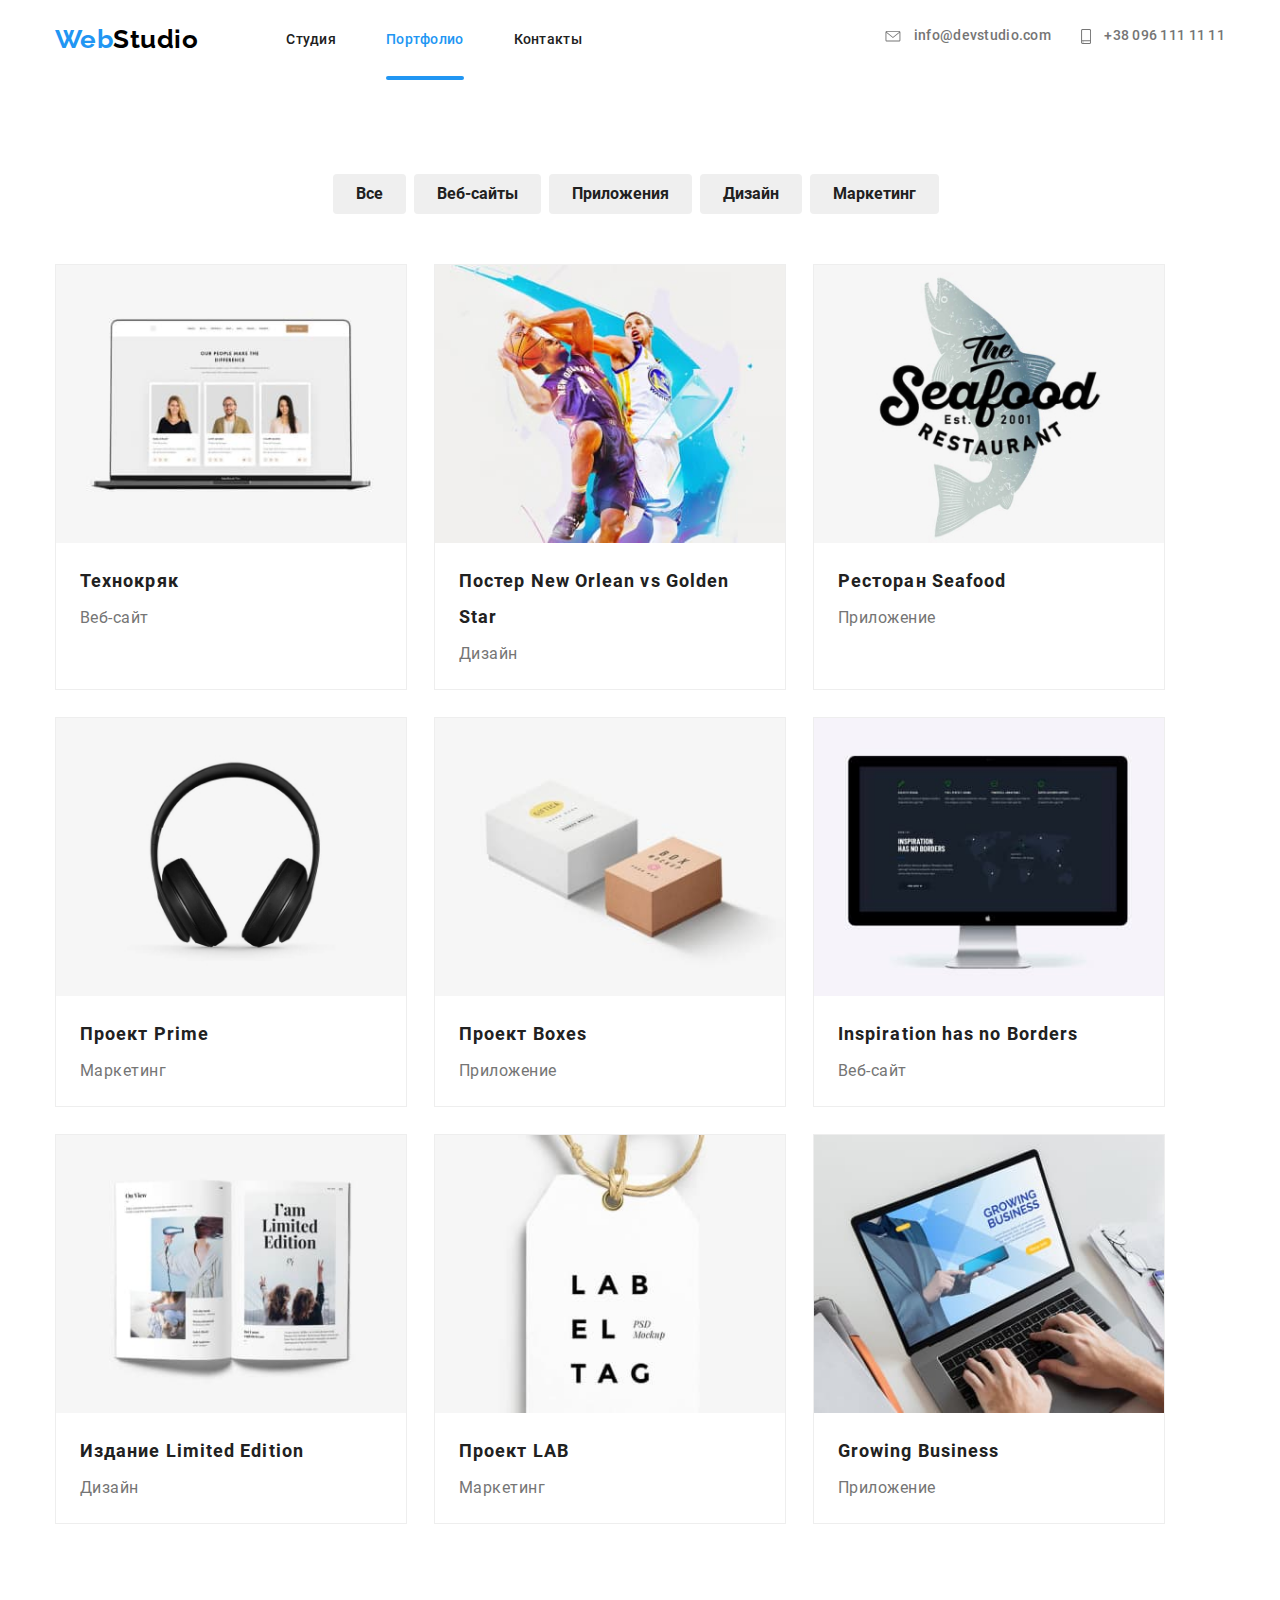
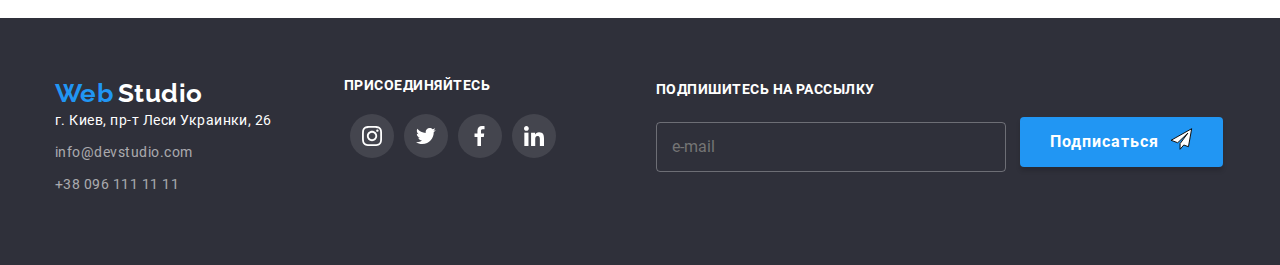
==== commit 729d2bf2: "Добавляет локальные шрифты, доработана мобильная адаптивка" ====
--- a/portfolio.html
+++ b/portfolio.html
@@ -4,10 +4,6 @@
     <meta charset="UTF-8" />
     <meta name="viewport" content="width=device-width, initial-scale=1.0" />
     <title>Document</title>
-    <link
-      href="https://fonts.googleapis.com/css2?family=Raleway:wght@700&family=Roboto:wght@400;500;700;900&display=swap"
-      rel="stylesheet"
-    />
     <link rel="stylesheet" href="./css/main.min.css" />
   </head>
   <body class="body">
--- a/css/main.min.css
+++ b/css/main.min.css
@@ -1,2 +1,2 @@
-/*! normalize.css v8.0.1 | MIT License | github.com/necolas/normalize.css */html{line-height:1.15;-webkit-text-size-adjust:100%}body{margin:0}main{display:block}h1{font-size:2em;margin:0.67em 0}hr{-webkit-box-sizing:content-box;box-sizing:content-box;height:0;overflow:visible}pre{font-family:monospace, monospace;font-size:1em}a{background-color:transparent}abbr[title]{border-bottom:none;text-decoration:underline;-webkit-text-decoration:underline dotted;text-decoration:underline dotted}b,strong{font-weight:bolder}code,kbd,samp{font-family:monospace, monospace;font-size:1em}small{font-size:80%}sub,sup{font-size:75%;line-height:0;position:relative;vertical-align:baseline}sub{bottom:-0.25em}sup{top:-0.5em}img{border-style:none}button,input,optgroup,select,textarea{font-family:inherit;font-size:100%;line-height:1.15;margin:0}button,input{overflow:visible}button,select{text-transform:none}button,[type="button"],[type="reset"],[type="submit"]{-webkit-appearance:button}button::-moz-focus-inner,[type="button"]::-moz-focus-inner,[type="reset"]::-moz-focus-inner,[type="submit"]::-moz-focus-inner{border-style:none;padding:0}button:-moz-focusring,[type="button"]:-moz-focusring,[type="reset"]:-moz-focusring,[type="submit"]:-moz-focusring{outline:1px dotted ButtonText}fieldset{padding:0.35em 0.75em 0.625em}legend{-webkit-box-sizing:border-box;box-sizing:border-box;color:inherit;display:table;max-width:100%;padding:0;white-space:normal}progress{vertical-align:baseline}textarea{overflow:auto}[type="checkbox"],[type="radio"]{-webkit-box-sizing:border-box;box-sizing:border-box;padding:0}[type="number"]::-webkit-inner-spin-button,[type="number"]::-webkit-outer-spin-button{height:auto}[type="search"]{-webkit-appearance:textfield;outline-offset:-2px}[type="search"]::-webkit-search-decoration{-webkit-appearance:none}::-webkit-file-upload-button{-webkit-appearance:button;font:inherit}details{display:block}summary{display:list-item}template{display:none}[hidden]{display:none}.body{margin:0;padding:0;font-family:"Roboto",sans-serif;color:#212121;letter-spacing:.03em}ul{list-style:none;margin:0;padding:0}.header-nav{display:-webkit-box;display:-ms-flexbox;display:flex;-webkit-box-pack:justify;-ms-flex-pack:justify;justify-content:space-between;-webkit-box-align:center;-ms-flex-align:center;align-items:center;height:80px;width:450px;margin-left:auto;margin-right:auto;padding-left:15px;padding-right:15px}.web{font-family:"Raleway",sans-serif;color:#2196f3;font-size:26px;line-height:1.2}.web-studio{font-weight:700;text-decoration:none}.studio{font-family:"Raleway",sans-serif;color:#000000;font-size:26px;line-height:1.2}.head-nav .item{position:relative}.head-nav.phone{margin-left:auto}.head-nav .link{display:block;padding-bottom:40px;font-weight:500;font-size:14px;line-height:1.14;letter-spacing:0.02em;color:#212121;text-decoration:none;-webkit-transition:all 250ms cubic-bezier(0.4, 0, 0.2, 1);transition:all 250ms cubic-bezier(0.4, 0, 0.2, 1)}.head-nav .link.current{margin-top:40px;padding-bottom:8px;margin-bottom:32px;color:#2196f3;-webkit-transition:all 250ms cubic-bezier(0.4, 0, 0.2, 1);transition:all 250ms cubic-bezier(0.4, 0, 0.2, 1)}.head-nav .link:hover,.head-nav .link:focus{color:#2196f3}.head-nav .item-phone{margin-top:20px;margin-bottom:16px}.head-nav .link-phone{color:#757575;fill:#757575;font-size:14px;line-height:1.14;letter-spacing:0.02em;font-weight:500;text-decoration:none;-webkit-transition:all 250ms cubic-bezier(0.4, 0, 0.2, 1);transition:all 250ms cubic-bezier(0.4, 0, 0.2, 1)}.link.current::after{content:"";display:block;position:absolute;left:0;bottom:3px;width:50px;height:4px;border-radius:2px;background-color:#2196f3;margin-left:195px}.main{background-color:#ffffff}.link-phone .icon-letter{width:16px;height:11.2px;margin:0;margin-right:10px;vertical-align:middle}.link-phone .icon-phone{width:10px;height:15px;margin:0;margin-right:10px;vertical-align:middle}.link-phone:hover,.link-phone:focus{color:#2196f3;fill:#2196f3;-webkit-transition:all 250ms cubic-bezier(0.4, 0, 0.2, 1);transition:all 250ms cubic-bezier(0.4, 0, 0.2, 1)}@media (max-width: 767px){.menu-button{display:-webkit-inline-box;display:-ms-inline-flexbox;display:inline-flex;margin:0;padding:0;border:none;background-color:transparent}.icon-close{display:none}.is-open .icon-close{display:block}.is-open .icon-menu{display:none}.head-none{display:none;position:absolute;top:100%;left:0;width:440px;background-color:#fff;height:353px;padding:20px;text-align:center}.head-none.is-open{display:block}.header{position:relative}}@media (min-width: 768px){.header-nav{width:738px;margin:0;display:-webkit-box;display:-ms-flexbox;display:flex}.header-nav .web-studio{width:124px;display:contents}.head-none{display:-webkit-box;display:-ms-flexbox;display:flex;width:100%;-webkit-box-align:center;-ms-flex-align:center;align-items:center;-webkit-box-pack:justify;-ms-flex-pack:justify;justify-content:space-between}.menu-button{display:none}.head-nav{display:-webkit-box;display:-ms-flexbox;display:flex;-webkit-box-align:center;-ms-flex-align:center;align-items:center;-webkit-box-align:baseline;-ms-flex-align:baseline;align-items:baseline;width:738px}.head-nav .item{margin-right:50px}.head-nav .item:last-child{margin-right:50px}.head-nav .item:first-child{margin-left:88px}.head-nav.phone{display:block}.head-nav .item-phone{margin-bottom:10px;margin-top:0}.link.current::after{content:"";display:block;position:absolute;bottom:1px;width:50px;height:4px;border-radius:2px;background-color:#2196f3;width:100%;margin-bottom:7px;margin-left:0}}@media (min-width: 1200px){.link.current::after{margin-bottom:-1px}.head-none{display:-webkit-box;display:-ms-flexbox;display:flex;width:100%;-webkit-box-align:center;-ms-flex-align:center;align-items:center;-webkit-box-pack:justify;-ms-flex-pack:justify;justify-content:space-between}.header-nav{width:1170px;margin:0;display:-webkit-box;display:-ms-flexbox;display:flex;-webkit-box-align:center;-ms-flex-align:center;align-items:center;height:80px;width:1170px;margin-left:auto;margin-right:auto;padding-left:15px;padding-right:15px}.head-nav{width:1170px;display:-webkit-box;display:-ms-flexbox;display:flex;height:80px;-webkit-box-align:center;-ms-flex-align:center;align-items:center}.head-nav .item{position:relative;display:-webkit-inline-box;display:-ms-inline-flexbox;display:inline-flex;height:80px;margin-right:0}.head-nav .item+.item{margin-left:50px}.head-nav .item-phone+.item-phone{margin-left:30px}.head-nav.phone{margin-left:auto;display:-webkit-box;display:-ms-flexbox;display:flex;margin-left:190px}.head-nav .link{display:block;padding-top:32px}.head-nav .link.current{margin-top:0px}}.container{width:100%;margin-left:auto;margin-right:auto;padding-left:15px;padding-right:15px}@media (min-width: 450px){.container{width:450px}}@media (min-width: 768px){.container{width:768px}}@media (min-width: 1200px){.container{width:1200px}}h1{margin:auto;padding-top:200px;padding-bottom:30px;font-weight:900;font-size:44px;line-height:1.36;text-align:center;letter-spacing:0.06em;text-transform:uppercase;color:#fff}.button{margin-left:125px;border-radius:4px;padding:10px 32px;min-width:200px;border:1px solid transparent;font-weight:700;font-size:16px;line-height:1.87;letter-spacing:0.06em;background-color:#2196f3;color:#fff;cursor:pointer}.section-order{background-image:-webkit-gradient(linear, left top, left bottom, from(rgba(47,48,58,0.4)), to(rgba(47,48,58,0.4))),url(../../img/Header.jpg);background-image:linear-gradient(rgba(47,48,58,0.4), rgba(47,48,58,0.4)),url(../../img/Header.jpg);height:600px;max-width:1600px;margin-left:auto;margin-right:auto}@media screen and (min-width: 768px){.button{margin-left:250px}}@media screen and (min-width: 1200px){h1{padding-left:237px;padding-right:237px;padding-top:200px;padding-bottom:30px;width:696px}.button{margin-left:500px}}.list-advantage{text-align:left}.list-advantage .style:last-child{padding-bottom:60px}.section-advantage{padding-top:94px}.section-advantage .title{margin:0;margin-bottom:10px;font-size:14px;line-height:1.14;text-transform:uppercase}.section-advantage .text{margin:0;font-size:14px;line-height:1.71;color:#757575}.style .icon{background-color:#f5f4fa;background-repeat:no-repeat;background-position:50% 50%;height:120px;border-radius:4px;margin-bottom:30px}.antenna{background-image:url(../img/antenna.svg)}.clock{background-image:url(../img/clock.svg)}.diagrama{background-image:url(../img/diagram.svg)}.astronaut{background-image:url(../img/astronaut.svg)}.icon .img{margin:25px 100px}@media (min-width: 768px){.container{width:738px}}@media (min-width: 768px){.list-advantage{display:-webkit-box;display:-ms-flexbox;display:flex;-ms-flex-wrap:wrap;flex-wrap:wrap;-webkit-box-pack:justify;-ms-flex-pack:justify;justify-content:space-between;width:738px}}@media screen and (min-width: 768px){.style{width:calc((100% - 30px) / 2)}.style:nth-child(-n+2){margin-bottom:30px}}@media (min-width: 1200px){.container{width:1170px}.list-advantage{width:1170px}.list-advantage .style+.style{margin-left:30px}}@media screen and (min-width: 1200px){.style{width:270px}}.list-services{display:-webkit-box;display:-ms-flexbox;display:flex}.list-services .style{width:370px;position:relative}.list-services .style+.style{margin-left:30px}.section-services{display:none;padding-top:94px;padding-bottom:94px}.section-services .title{margin:0;margin-bottom:50px;font-size:36px;line-height:1.16;text-align:center}.section-services .caption{position:absolute;background-color:rgba(0,0,0,0.5);width:370px;height:43px;margin:0;padding-top:27px;bottom:0;margin-bottom:3px;font-size:14px;line-height:1.14;font-weight:600;text-align:center;text-transform:uppercase;color:#fff}@media screen and (min-width: 768px){.style:nth-child(-n+3){margin-bottom:30px}}@media (min-width: 1200px){.section-services{display:block}}.section-team{height:2791px;background-color:#f5f4fa;margin:auto}.section-team .title{padding-top:60px;margin:0;margin-bottom:30px;font-size:36px;line-height:1.16;text-align:center}.section-team .caption{margin:0;margin-top:30px;margin-bottom:10px;font-size:16px;line-height:1.18;text-align:center}.section-team .text{margin:0;margin-bottom:16px;font-size:16px;line-height:1.18;text-align:center;color:#757575}.list-team .style{background-color:#fff;margin-bottom:30px;height:622px;-webkit-box-shadow:0px 1px 3px rgba(0,0,0,0.12),0px 1px 1px rgba(0,0,0,0.14),0px 2px 1px rgba(0,0,0,0.2);box-shadow:0px 1px 3px rgba(0,0,0,0.12),0px 1px 1px rgba(0,0,0,0.14),0px 2px 1px rgba(0,0,0,0.2);border-radius:0px 0px 4px 4px}.style-img{display:block;max-width:100%;height:auto}.icon-social{fill:#afb1b8;width:20px;height:20px;-webkit-transition:all 250ms cubic-bezier(0.4, 0, 0.2, 1);transition:all 250ms cubic-bezier(0.4, 0, 0.2, 1)}.social{display:-webkit-box;display:-ms-flexbox;display:flex;margin-left:32px;margin-right:32px;-webkit-box-align:center;-ms-flex-align:center;align-items:center;-webkit-box-pack:center;-ms-flex-pack:center;justify-content:center}.social-logo .link{display:-webkit-inline-box;display:-ms-inline-flexbox;display:inline-flex;background-color:#fff;-webkit-box-align:center;-ms-flex-align:center;align-items:center;-webkit-box-pack:center;-ms-flex-pack:center;justify-content:center;width:44px;height:44px;border-radius:50px;-webkit-transition:all 250ms cubic-bezier(0.4, 0, 0.2, 1);transition:all 250ms cubic-bezier(0.4, 0, 0.2, 1)}.social-logo .link:hover,.social-logo .link:focus{background-color:#2196f3}.social-logo .link:hover .icon-social,.social-logo .link:focus .icon-social{fill:#fff}.social .social-logo+.social-logo{margin-left:10px}@media (min-width: 768px){.list-team{display:-webkit-box;display:-ms-flexbox;display:flex;-ms-flex-wrap:wrap;flex-wrap:wrap;-webkit-box-pack:justify;-ms-flex-pack:justify;justify-content:space-between;width:738px}}@media screen and (min-width: 768px){.list-team .style{width:calc((100% - 30px) / 2);height:536px}}@media screen and (min-width: 768px){.section-team{height:1285px}}@media (min-width: 1200px){.list-team .style{width:270px;height:428px}.list-team{width:1170px}.section-team{height:708px}}.list-firm{display:-webkit-box;display:-ms-flexbox;display:flex;-ms-flex-wrap:wrap;flex-wrap:wrap}.list-firm .style+.style{margin-bottom:30px}.list-firm .style:nth-child(2n){margin-left:30px}.section-firm{padding-top:60px;padding-bottom:64px}.section-firm .title{margin:0;margin-bottom:50px;font-size:36px;line-height:1.16;text-align:center}.style .link-firm{width:210px;height:90px;display:-webkit-inline-box;display:-ms-inline-flexbox;display:inline-flex;-webkit-box-align:center;-ms-flex-align:center;align-items:center;-webkit-box-pack:center;-ms-flex-pack:center;justify-content:center;fill:#afb1b8;border:1px solid #afb1b8;-webkit-box-sizing:border-box;box-sizing:border-box;border-radius:4px;-webkit-transition:all 250ms cubic-bezier(0.4, 0, 0.2, 1);transition:all 250ms cubic-bezier(0.4, 0, 0.2, 1)}.link-firm:hover,.link-firm:focus{border-color:#2196f3;color:#2196f3;fill:#2196f3}@media (min-width: 768px){.list-firm{display:-webkit-box;display:-ms-flexbox;display:flex;-ms-flex-wrap:wrap;flex-wrap:wrap;-webkit-box-pack:justify;-ms-flex-pack:justify;justify-content:space-between;width:738px}}@media screen and (min-width: 768px){.list-firm .style{width:226px}.list-firm .style:nth-child(2n){margin-left:0px}.style .link-firm{width:226px}}@media (min-width: 1200px){.list-firm{width:1170px}}@media screen and (min-width: 1200px){.list-firm .style{width:170px}.style .link-firm{width:170px}}.container .web-studio{text-align:left}.container .footer-list .style{margin-bottom:60px;text-align:center}.container .footer-list .icon-social{fill:#fff}.container .footer-list .link{display:-webkit-inline-box;display:-ms-inline-flexbox;display:inline-flex;background-color:rgba(255,255,255,0.1);-webkit-box-align:center;-ms-flex-align:center;align-items:center;-webkit-box-pack:center;-ms-flex-pack:center;justify-content:center;width:44px;height:44px;border-radius:50px;-webkit-transition:all 250ms cubic-bezier(0.4, 0, 0.2, 1);transition:all 250ms cubic-bezier(0.4, 0, 0.2, 1)}.address{margin-top:20px}.footer{background-color:#2f303a;display:-webkit-box;display:-ms-flexbox;display:flex;-webkit-box-pack:justify;-ms-flex-pack:justify;justify-content:space-between;padding-top:60px;padding-bottom:60px}.footer .link:hover,.footer .link:focus{background-color:#2196f3}.footer .studio{font-family:"Raleway",sans-serif;color:#fff;font-size:26px;line-height:1.2;text-decoration:none}.footer .text{padding-bottom:8px;margin:0;font-size:14px;line-height:1.71;color:#fff;font-style:normal;margin-right:0}.footer .link-phone{display:inline-block;padding-bottom:8px;text-align:left;font-style:normal;font-size:14px;line-height:1.71;color:rgba(255,255,255,0.6);text-decoration:none;-webkit-transition:all 250ms cubic-bezier(0.4, 0, 0.2, 1);transition:all 250ms cubic-bezier(0.4, 0, 0.2, 1)}.footer-logo{display:-webkit-box;display:-ms-flexbox;display:flex;width:206px;margin:auto}.footer .title{margin:0;margin-bottom:20px;font-size:14px;line-height:1.14;text-transform:uppercase;color:#fff}.footer .link-phone:hover,.footer .link-phone:focus{color:#2196f3}.style-footer{position:relative;text-align:left;text-align:center}.web-studio-footer{width:500px;padding-bottom:20px;text-decoration:none}.footer-logo .footer-list+.footer-list{margin-left:10px}.title-footer{text-transform:uppercase;margin:0;font-size:14px;line-height:1.71;color:#fff;font-style:normal;width:230px;margin-right:0}.text-write{margin-bottom:20px;margin-top:20px;margin-right:10px;width:358px;height:50px;padding:15px;border:1px solid rgba(255,255,255,0.3);-webkit-box-sizing:border-box;box-sizing:border-box;background-color:inherit;border-radius:4px;font-size:16px;color:rgba(255,255,255,0.6)}.send{margin-left:10px;width:24px;height:24px;fill:#fff}.btn-studio.footer{display:-webkit-inline-box;display:-ms-inline-flexbox;display:inline-flex;left:100%;top:31%;padding:10px 30px;min-width:200px;height:50px;vertical-align:middle;border-radius:4px;-webkit-box-shadow:0px 4px 4px rgba(0,0,0,0.15);box-shadow:0px 4px 4px rgba(0,0,0,0.15);color:#ffffff;background-color:#2196f3;font-family:inherit;font-weight:700;font-size:16px;line-height:1.87;letter-spacing:0.06em;-webkit-transition:color 250ms cubic-bezier(0.4, 0, 0.2, 1),background-color 250ms cubic-bezier(0.4, 0, 0.2, 1);transition:color 250ms cubic-bezier(0.4, 0, 0.2, 1),background-color 250ms cubic-bezier(0.4, 0, 0.2, 1);cursor:pointer;outline:none;border:none}@media (min-width: 768px){.footer-list{display:-webkit-box;display:-ms-flexbox;display:flex;-ms-flex-wrap:wrap;flex-wrap:wrap;-webkit-box-pack:justify;-ms-flex-pack:justify;justify-content:space-between;width:738px}.container .footer-list .style{margin-bottom:0}.text-write{width:450px}}@media screen and (min-width: 768px){.style-footer:last-child{width:100%;margin-top:60px}}@media screen and (min-width: 1200px){.footer-list{-ms-flex-wrap:inherit;flex-wrap:inherit;width:1170px}.container .footer-list .style{text-align:left;width:450px}.container .footer-list .style+.style{margin-left:70px;margin-right:93px}.style-footer:last-child{width:100%;margin-top:0px;text-align:left}.text-write{width:350px}.btn-studio.footer{position:absolute;left:64%}}.hidden{visibility:hidden;margin:0;padding:0}.visibility{display:block;width:0px;height:0px}.nav-btn{display:-webkit-box;display:-ms-flexbox;display:flex;padding-top:94px;-webkit-box-pack:center;-ms-flex-pack:center;justify-content:center;text-align:center;-ms-flex-wrap:wrap;flex-wrap:wrap;-webkit-box-pack:left;-ms-flex-pack:left;justify-content:left}.nav-btn .btn-list{margin-right:8px}.section-nav .button-nav{padding:6px 22px;font-weight:700;font-size:16px;line-height:1.62;border-radius:4px;color:#212121;border:1px solid transparent;-webkit-transition:all 250ms cubic-bezier(0.4, 0, 0.2, 1);transition:all 250ms cubic-bezier(0.4, 0, 0.2, 1)}.section-nav .button-nav:hover,.section-nav .button-nav:focus{background-color:#2196f3;color:#fff;cursor:pointer}@media screen and (min-width: 768px){.nav-btn{-webkit-box-pack:center;-ms-flex-pack:center;justify-content:center}}.work-list{display:-webkit-box;display:-ms-flexbox;display:flex;-ms-flex-wrap:wrap;flex-wrap:wrap}.work-list .work-item{margin-bottom:27px;text-align:left;border:1px solid #eeeeee;-webkit-transition:all 250ms cubic-bezier(0.4, 0, 0.2, 1);transition:all 250ms cubic-bezier(0.4, 0, 0.2, 1)}.work-list .work-item:nth-child(3n){margin-right:0px}.work-list .work-item:nth-last-child(-n+3){margin-bottom:0px}.work-item{width:450px}.work-item:hover,.work-item:focus{-webkit-box-shadow:0px 1px 1px rgba(0,0,0,0.12),0px 4px 4px rgba(0,0,0,0.06),1px 4px 6px rgba(0,0,0,0.16);box-shadow:0px 1px 1px rgba(0,0,0,0.12),0px 4px 4px rgba(0,0,0,0.06),1px 4px 6px rgba(0,0,0,0.16)}.link .section{position:relative;overflow:hidden}.link .section::before{display:inline-block;content:"";position:absolute;width:100%;height:100%;top:0;background-color:rgba(33,150,243,0.9);opacity:0;-webkit-transform:translateY(100%);transform:translateY(100%);-webkit-transition-duration:250ms;transition-duration:250ms;-webkit-transition-timing-function:cubic-bezier(0.4, 0, 0.2, 1);transition-timing-function:cubic-bezier(0.4, 0, 0.2, 1)}.section-work{padding-top:50px;padding-bottom:94px}.section-work .caption{position:absolute;content:"";top:63px;left:24px;right:24px;bottom:63px;margin:0;opacity:0;-webkit-transform:translateY(100%);transform:translateY(100%);-webkit-transition-duration:250ms;transition-duration:250ms;-webkit-transition-timing-function:cubic-bezier(0.4, 0, 0.2, 1);transition-timing-function:cubic-bezier(0.4, 0, 0.2, 1);font-size:18px;line-height:1.55;color:#fff}.section-work .title{display:block;margin:0;margin-right:24px;margin-left:24px;margin-top:20px;margin-bottom:4px;font-size:18px;line-height:2;letter-spacing:0.06em;font-weight:700;color:#212121}.section-work .text{display:block;margin:0;margin-right:24px;margin-left:24px;margin-bottom:20px;font-size:16px;line-height:1.87;color:#757575}.section-work .link{text-decoration:none}.link:hover .section::before,.link:focus .section::before{opacity:1;-webkit-transform:translateY(0);transform:translateY(0)}.link:hover .caption,.link:focus .caption{opacity:1;-webkit-transform:translateY(0);transform:translateY(0)}@media screen and (min-width: 768px){.work-item{width:350px;margin-bottom:30px}.work-item:nth-child(2n){margin-left:30px}}@media screen and (min-width: 768px){.work-item{margin-bottom:30px}}@media screen and (min-width: 1200px){.work-item{margin-right:27px;margin-bottom:27px;text-align:left}.work-item .work-item{width:370px}.work-item:nth-child(2n){margin-left:0px}}.backdrop{position:fixed;top:0;left:0;width:100%;height:100%;opacity:1;background-color:rgba(0,0,0,0.2);-webkit-transition:opacity 250ms cubic-bezier(0.4, 0, 0.2, 1);transition:opacity 250ms cubic-bezier(0.4, 0, 0.2, 1)}.backdrop.is-hidden{opacity:0;pointer-events:none}.backdrop.is-hidden .modal{-webkit-transform:translate(-50%, -50%) scale(1.2);transform:translate(-50%, -50%) scale(1.2)}.modal{position:absolute;top:50%;left:50%;padding:40px;width:380px;height:609px;-webkit-transform:translate(-50%, -50%) scale(1);transform:translate(-50%, -50%) scale(1);-webkit-transition:-webkit-transform 250ms cubic-bezier(0.4, 0, 0.2, 1);transition:-webkit-transform 250ms cubic-bezier(0.4, 0, 0.2, 1);transition:transform 250ms cubic-bezier(0.4, 0, 0.2, 1);transition:transform 250ms cubic-bezier(0.4, 0, 0.2, 1), -webkit-transform 250ms cubic-bezier(0.4, 0, 0.2, 1);background-color:#fff}.modal-form{width:370px}.modal-form label{font-weight:400;font-size:12px;line-height:1.16;letter-spacing:0.01em}.modal-form .checkbox-label{-webkit-box-align:center;-ms-flex-align:center;align-items:center;margin-bottom:30px;font-weight:400;font-size:14px;line-height:1.71;letter-spacing:0.03em;color:#212121;text-transform:none}.form-title{margin-top:0;margin-bottom:30px;font-weight:700;font-size:20px;line-height:1.15;text-align:center;color:#212121}.form-input{font-family:"Roboto",sans-serif;padding:12px 12px 12px 42px;color:#212121;outline-color:#2196f3;border:1px solid rgba(33,33,33,0.2);border-radius:4px;cursor:pointer}.form-group{position:relative;display:-webkit-box;display:-ms-flexbox;display:flex;-webkit-box-orient:vertical;-webkit-box-direction:reverse;-ms-flex-direction:column-reverse;flex-direction:column-reverse;margin-bottom:10px}.form-label{display:block;margin-bottom:4px}.input-icon{position:absolute;top:55%;left:16px}.form-input:focus+.input-icon{fill:#2196f3}.input-icon.name{width:12px;height:12px}.input-icon.phone{width:13px;height:13px}.input-icon.mail{width:15px;height:12px}.comment .textarea{font-family:"Roboto",sans-serif;display:-webkit-box;display:-ms-flexbox;display:flex;padding:0;padding-top:12px;padding-left:16px;margin-bottom:20px;height:120px;width:355px;resize:none;outline-color:#2196f3;cursor:pointer;border:1px solid rgba(33,33,33,0.2);border-radius:4px}.form-button{text-align:center}.snd-btn{min-width:200px;padding:10px 55px;margin-left:auto;margin-right:auto;background:#2196f3;color:#fff;border-color:transparent;-webkit-box-shadow:0px 4px 4px rgba(0,0,0,0.15);box-shadow:0px 4px 4px rgba(0,0,0,0.15);border-radius:4px;font-weight:700;font-size:16px;line-height:1.87;letter-spacing:0.06em;cursor:pointer}.cls-btn{display:-webkit-box;display:-ms-flexbox;display:flex;-webkit-box-align:center;-ms-flex-align:center;align-items:center;-webkit-box-pack:center;-ms-flex-pack:center;justify-content:center;position:absolute;top:8px;right:8px;width:30px;height:30px;border-radius:50%;border:1px solid rgba(0,0,0,0.1);background-color:#fff;cursor:pointer}.cls-btn-icon{height:30px}.cls-btn-icon:focus,.cls-btn-icon:hover{fill:#2196f3}.checkbox{position:absolute;clip:rect(1px 1px 1px 1px);clip:rect(1px, 1px, 1px, 1px);padding:0;border:0;height:1px;width:1px;overflow:hidden}.checkbox-icon{display:inline-block;width:16px;height:15px;margin-right:7px;border:1px solid #212121;border-radius:2px;fill:none}.checkbox:checked+.checkbox-icon{border-color:transparent;background-color:#2196f3;background-origin:border-box;background-size:contain;fill:#fff}input:valid:not(:placeholder-shown){border-color:lime;color:green}input:invalid:not(:placeholder-shown){border-color:red;color:red}@media (min-width: 768px){.modal{position:absolute;top:50%;left:50%;padding:40px;width:370px;height:609px;-webkit-transform:translate(-50%, -50%) scale(1);transform:translate(-50%, -50%) scale(1);-webkit-transition:-webkit-transform 250ms cubic-bezier(0.4, 0, 0.2, 1);transition:-webkit-transform 250ms cubic-bezier(0.4, 0, 0.2, 1);transition:transform 250ms cubic-bezier(0.4, 0, 0.2, 1);transition:transform 250ms cubic-bezier(0.4, 0, 0.2, 1), -webkit-transform 250ms cubic-bezier(0.4, 0, 0.2, 1);background-color:#fff}.modal-form{width:370px}}@media (min-width: 1200px){.modal{position:absolute;top:50%;left:50%;padding:40px;width:448px;height:541px;-webkit-transform:translate(-50%, -50%) scale(1);transform:translate(-50%, -50%) scale(1);-webkit-transition:-webkit-transform 250ms cubic-bezier(0.4, 0, 0.2, 1);transition:-webkit-transform 250ms cubic-bezier(0.4, 0, 0.2, 1);transition:transform 250ms cubic-bezier(0.4, 0, 0.2, 1);transition:transform 250ms cubic-bezier(0.4, 0, 0.2, 1), -webkit-transform 250ms cubic-bezier(0.4, 0, 0.2, 1);background-color:#fff}.modal-form{width:448px}.modal-form label{font-weight:400;font-size:12px;line-height:1.16;letter-spacing:0.01em}.modal-form .checkbox-label{display:-webkit-box;display:-ms-flexbox;display:flex;-webkit-box-align:center;-ms-flex-align:center;align-items:center;padding-left:13px;margin-bottom:30px;font-weight:400;font-size:14px;line-height:1.71;letter-spacing:0.03em;color:#212121;text-transform:none}.comment .textarea{font-family:"Roboto",sans-serif;display:-webkit-box;display:-ms-flexbox;display:flex;padding:0;padding-top:12px;padding-left:16px;margin-bottom:20px;height:120px;width:430px;resize:none;outline-color:#2196f3;cursor:pointer;border:1px solid rgba(33,33,33,0.2);border-radius:4px}}
+@font-face{font-family:"Roboto";font-style:normal;font-weight:400;src:local("Roboto"),local("Roboto-Regular"),url("../fonts/roboto-v20-latin_cyrillic-regular.woff2") format("woff2"),url("../fonts/roboto-v20-latin_cyrillic-regular.woff") format("woff")}@font-face{font-family:"Roboto";font-style:normal;font-weight:500;src:local("Roboto Medium"),local("Roboto-Medium"),url("../fonts/roboto-v20-latin_cyrillic-500.woff2") format("woff2"),url("../fonts/roboto-v20-latin_cyrillic-500.woff") format("woff")}@font-face{font-family:"Roboto";font-style:normal;font-weight:700;src:local("Roboto Bold"),local("Roboto-Bold"),url("../fonts/roboto-v20-latin_cyrillic-700.woff2") format("woff2"),url("../fonts/roboto-v20-latin_cyrillic-700.woff") format("woff")}@font-face{font-family:"Roboto";font-style:normal;font-weight:900;src:local("Roboto Black"),local("Roboto-Black"),url("../fonts/roboto-v20-latin_cyrillic-900.woff2") format("woff2"),url("../fonts/roboto-v20-latin_cyrillic-900.woff") format("woff")}@font-face{font-family:"Raleway";font-style:normal;font-weight:700;src:local(""),url("../fonts/raleway-v17-latin_cyrillic-700.woff2") format("woff2"),url("../fonts/raleway-v17-latin_cyrillic-700.woff") format("woff")}/*! normalize.css v8.0.1 | MIT License | github.com/necolas/normalize.css */html{line-height:1.15;-webkit-text-size-adjust:100%}body{margin:0}main{display:block}h1{font-size:2em;margin:0.67em 0}hr{-webkit-box-sizing:content-box;box-sizing:content-box;height:0;overflow:visible}pre{font-family:monospace, monospace;font-size:1em}a{background-color:transparent}abbr[title]{border-bottom:none;text-decoration:underline;-webkit-text-decoration:underline dotted;text-decoration:underline dotted}b,strong{font-weight:bolder}code,kbd,samp{font-family:monospace, monospace;font-size:1em}small{font-size:80%}sub,sup{font-size:75%;line-height:0;position:relative;vertical-align:baseline}sub{bottom:-0.25em}sup{top:-0.5em}img{border-style:none}button,input,optgroup,select,textarea{font-family:inherit;font-size:100%;line-height:1.15;margin:0}button,input{overflow:visible}button,select{text-transform:none}button,[type="button"],[type="reset"],[type="submit"]{-webkit-appearance:button}button::-moz-focus-inner,[type="button"]::-moz-focus-inner,[type="reset"]::-moz-focus-inner,[type="submit"]::-moz-focus-inner{border-style:none;padding:0}button:-moz-focusring,[type="button"]:-moz-focusring,[type="reset"]:-moz-focusring,[type="submit"]:-moz-focusring{outline:1px dotted ButtonText}fieldset{padding:0.35em 0.75em 0.625em}legend{-webkit-box-sizing:border-box;box-sizing:border-box;color:inherit;display:table;max-width:100%;padding:0;white-space:normal}progress{vertical-align:baseline}textarea{overflow:auto}[type="checkbox"],[type="radio"]{-webkit-box-sizing:border-box;box-sizing:border-box;padding:0}[type="number"]::-webkit-inner-spin-button,[type="number"]::-webkit-outer-spin-button{height:auto}[type="search"]{-webkit-appearance:textfield;outline-offset:-2px}[type="search"]::-webkit-search-decoration{-webkit-appearance:none}::-webkit-file-upload-button{-webkit-appearance:button;font:inherit}details{display:block}summary{display:list-item}template{display:none}[hidden]{display:none}.body{margin:0;padding:0;font-family:"Roboto",sans-serif;color:#212121;letter-spacing:.03em}ul{list-style:none;margin:0;padding:0}.header-nav{display:-webkit-box;display:-ms-flexbox;display:flex;-webkit-box-pack:justify;-ms-flex-pack:justify;justify-content:space-between;-webkit-box-align:center;-ms-flex-align:center;align-items:center;height:80px;margin-left:auto;margin-right:auto;padding-left:15px;padding-right:15px}.web{font-family:"Raleway",sans-serif;color:#2196f3;font-size:26px;line-height:1.2}.web-studio{font-weight:700;text-decoration:none}.studio{font-family:"Raleway",sans-serif;color:#000000;font-size:26px;line-height:1.2}.head-nav .item{position:relative}.head-nav.phone{margin-left:auto}.head-nav .link{display:block;padding-bottom:40px;font-weight:500;font-size:14px;line-height:1.14;letter-spacing:0.02em;color:#212121;text-decoration:none;-webkit-transition:all 250ms cubic-bezier(0.4, 0, 0.2, 1);transition:all 250ms cubic-bezier(0.4, 0, 0.2, 1)}.head-nav .link.current{margin-top:40px;padding-bottom:8px;margin-bottom:32px;color:#2196f3;-webkit-transition:all 250ms cubic-bezier(0.4, 0, 0.2, 1);transition:all 250ms cubic-bezier(0.4, 0, 0.2, 1)}.head-nav .link:hover,.head-nav .link:focus{color:#2196f3}.head-nav .item-phone{margin-top:20px;margin-bottom:16px}.head-nav .link-phone{color:#757575;fill:#757575;font-size:14px;line-height:1.14;letter-spacing:0.02em;font-weight:500;text-decoration:none;-webkit-transition:all 250ms cubic-bezier(0.4, 0, 0.2, 1);transition:all 250ms cubic-bezier(0.4, 0, 0.2, 1)}.link.current::after{content:"";display:block;position:absolute;left:0;bottom:3px;width:50px;height:4px;border-radius:2px;background-color:#2196f3;margin-left:195px}.main{background-color:#ffffff}.link-phone .icon-letter{width:16px;height:11.2px;margin:0;margin-right:10px;vertical-align:middle}.link-phone .icon-phone{width:10px;height:15px;margin:0;margin-right:10px;vertical-align:middle}.link-phone:hover,.link-phone:focus{color:#2196f3;fill:#2196f3;-webkit-transition:all 250ms cubic-bezier(0.4, 0, 0.2, 1);transition:all 250ms cubic-bezier(0.4, 0, 0.2, 1)}@media screen and (min-width: 480px){.header-nav{width:450px;margin-left:auto;margin-right:auto;padding-left:15px;padding-right:15px}}@media (max-width: 767px){.menu-button{display:-webkit-inline-box;display:-ms-inline-flexbox;display:inline-flex;margin:0;padding:0;border:none;background-color:transparent}.icon-close{display:none}.is-open .icon-close{display:block}.is-open .icon-menu{display:none}.head-none{display:none;position:absolute;top:100%;left:0;width:440px;background-color:#fff;height:353px;padding:20px;text-align:center}.head-none.is-open{display:block}.header{position:relative}}@media (min-width: 768px){.header-nav{width:738px;margin:0;display:-webkit-box;display:-ms-flexbox;display:flex}.header-nav .web-studio{width:124px;display:contents}.head-none{display:-webkit-box;display:-ms-flexbox;display:flex;width:100%;-webkit-box-align:center;-ms-flex-align:center;align-items:center;-webkit-box-pack:justify;-ms-flex-pack:justify;justify-content:space-between}.menu-button{display:none}.head-nav{display:-webkit-box;display:-ms-flexbox;display:flex;-webkit-box-align:center;-ms-flex-align:center;align-items:center;-webkit-box-align:baseline;-ms-flex-align:baseline;align-items:baseline}.head-nav .item{margin-right:50px}.head-nav .item:last-child{margin-right:50px}.head-nav .item:first-child{margin-left:88px}.head-nav.phone{display:block}.head-nav .item-phone{margin-bottom:10px;margin-top:0}.link.current::after{content:"";display:block;position:absolute;bottom:1px;width:50px;height:4px;border-radius:2px;background-color:#2196f3;width:100%;margin-bottom:7px;margin-left:0}}@media (min-width: 1200px){.link.current::after{margin-bottom:-1px}.head-none{display:-webkit-box;display:-ms-flexbox;display:flex;width:100%;-webkit-box-align:center;-ms-flex-align:center;align-items:center;-webkit-box-pack:justify;-ms-flex-pack:justify;justify-content:space-between}.header-nav{width:1170px;margin:0;display:-webkit-box;display:-ms-flexbox;display:flex;-webkit-box-align:center;-ms-flex-align:center;align-items:center;height:80px;margin-left:auto;margin-right:auto;padding-left:15px;padding-right:15px}.head-nav{display:-webkit-box;display:-ms-flexbox;display:flex;height:80px;-webkit-box-align:center;-ms-flex-align:center;align-items:center}.head-nav .item{position:relative;display:-webkit-inline-box;display:-ms-inline-flexbox;display:inline-flex;height:80px;margin-right:0}.head-nav .item+.item{margin-left:50px}.head-nav .item-phone+.item-phone{margin-left:30px}.head-nav.phone{margin-left:auto;display:-webkit-box;display:-ms-flexbox;display:flex;margin-left:190px}.head-nav .link{display:block;padding-top:32px}.head-nav .link.current{margin-top:0px}}.container{width:290px;margin-left:auto;margin-right:auto;padding-left:15px;padding-right:15px}@media (min-width: 450px){.container{width:450px}}@media (min-width: 768px){.container{width:768px}}@media (min-width: 1200px){.container{width:1200px}}h1{margin:auto;padding-top:200px;padding-bottom:30px;font-weight:900;line-height:1.36;text-align:center;letter-spacing:0.06em;text-transform:uppercase;color:#fff}.button{margin-left:50px;border-radius:4px;padding:10px 32px;min-width:200px;border:1px solid transparent;font-weight:700;font-size:16px;line-height:1.87;letter-spacing:0.06em;background-color:#2196f3;color:#fff;cursor:pointer}.section-order{background-image:-webkit-gradient(linear, left top, left bottom, from(rgba(47,48,58,0.4)), to(rgba(47,48,58,0.4))),url(../../images/background/hero-desktop@1x.jpg);background-image:linear-gradient(rgba(47,48,58,0.4), rgba(47,48,58,0.4)),url(../../images/background/hero-desktop@1x.jpg);height:600px;max-width:1600px;margin-left:auto;margin-right:auto}@media screen and (min-width: 480px){.container{width:450px;margin-left:auto;margin-right:auto;padding-left:15px;padding-right:15px}.button{margin-left:125px}}@media screen and (min-width: 768px){.container{width:738px;margin-left:auto;margin-right:auto;padding-left:15px;padding-right:15px}.button{margin-left:250px}}@media screen and (min-width: 1200px){.container{width:1170px;margin-left:auto;margin-right:auto;padding-left:15px;padding-right:15px}h1{padding-left:237px;padding-right:237px;padding-top:200px;padding-bottom:30px;width:696px}.button{margin-left:500px}}.list-advantage{text-align:left}.list-advantage .style:last-child{padding-bottom:60px}.section-advantage{padding-top:94px}.section-advantage .title{margin:0;margin-bottom:10px;font-size:14px;line-height:1.14;text-transform:uppercase}.section-advantage .text{margin:0;font-size:14px;line-height:1.71;color:#757575}.style .icon{background-color:#f5f4fa;background-repeat:no-repeat;background-position:50% 50%;height:120px;border-radius:4px;margin-bottom:30px}.antenna{background-image:url(../img/antenna.svg)}.clock{background-image:url(../img/clock.svg)}.diagrama{background-image:url(../img/diagram.svg)}.astronaut{background-image:url(../img/astronaut.svg)}.icon .img{margin:25px 100px}@media screen and (min-width: 480px){.container{width:450px;margin-left:auto;margin-right:auto;padding-left:15px;padding-right:15px}}@media (min-width: 768px){.list-advantage{display:-webkit-box;display:-ms-flexbox;display:flex;-ms-flex-wrap:wrap;flex-wrap:wrap;-webkit-box-pack:justify;-ms-flex-pack:justify;justify-content:space-between;width:738px}}@media screen and (min-width: 768px){.container{width:738px;margin-left:auto;margin-right:auto;padding-left:15px;padding-right:15px}.style{width:calc((100% - 30px) / 2)}.style:nth-child(-n+2){margin-bottom:30px}}@media (min-width: 1200px){.container{width:1170px;margin-left:auto;margin-right:auto;padding-left:15px;padding-right:15px}.list-advantage{width:1170px}.list-advantage .style+.style{margin-left:30px}}@media screen and (min-width: 1200px){.style{width:270px}}.list-services{display:-webkit-box;display:-ms-flexbox;display:flex}.list-services .style{width:370px;position:relative}.list-services .style+.style{margin-left:30px}.section-services{display:none;padding-top:94px;padding-bottom:94px}.section-services .title{margin:0;margin-bottom:50px;font-size:36px;line-height:1.16;text-align:center}.section-services .caption{position:absolute;background-color:rgba(0,0,0,0.5);width:370px;height:43px;margin:0;padding-top:27px;bottom:0;margin-bottom:3px;font-size:14px;line-height:1.14;font-weight:600;text-align:center;text-transform:uppercase;color:#fff}@media screen and (min-width: 480px){.container{width:450px;margin-left:auto;margin-right:auto;padding-left:15px;padding-right:15px}}@media screen and (min-width: 768px){.container{width:738px;margin-left:auto;margin-right:auto;padding-left:15px;padding-right:15px}.style:nth-child(-n+3){margin-bottom:30px}}@media (min-width: 1200px){.container{width:1170px;margin-left:auto;margin-right:auto;padding-left:15px;padding-right:15px}.section-services{display:block}}.section-team{height:2791px;background-color:#f5f4fa;margin:auto}.section-team .title{padding-top:60px;margin:0;margin-bottom:30px;font-size:36px;line-height:1.16;text-align:center}.section-team .caption{margin:0;margin-top:30px;margin-bottom:10px;font-size:16px;line-height:1.18;text-align:center}.section-team .text{margin:0;margin-bottom:16px;font-size:16px;line-height:1.18;text-align:center;color:#757575}.list-team .style{background-color:#fff;margin-bottom:30px;height:622px;-webkit-box-shadow:0px 1px 3px rgba(0,0,0,0.12),0px 1px 1px rgba(0,0,0,0.14),0px 2px 1px rgba(0,0,0,0.2);box-shadow:0px 1px 3px rgba(0,0,0,0.12),0px 1px 1px rgba(0,0,0,0.14),0px 2px 1px rgba(0,0,0,0.2);border-radius:0px 0px 4px 4px}.style-img{display:block;max-width:100%;height:auto}.icon-social{fill:#afb1b8;width:20px;height:20px;-webkit-transition:all 250ms cubic-bezier(0.4, 0, 0.2, 1);transition:all 250ms cubic-bezier(0.4, 0, 0.2, 1)}.social{display:-webkit-box;display:-ms-flexbox;display:flex;margin-left:32px;margin-right:32px;-webkit-box-align:center;-ms-flex-align:center;align-items:center;-webkit-box-pack:center;-ms-flex-pack:center;justify-content:center}.social-logo .link{display:-webkit-inline-box;display:-ms-inline-flexbox;display:inline-flex;background-color:#fff;-webkit-box-align:center;-ms-flex-align:center;align-items:center;-webkit-box-pack:center;-ms-flex-pack:center;justify-content:center;width:44px;height:44px;border-radius:50px;-webkit-transition:all 250ms cubic-bezier(0.4, 0, 0.2, 1);transition:all 250ms cubic-bezier(0.4, 0, 0.2, 1)}.social-logo .link:hover,.social-logo .link:focus{background-color:#2196f3}.social-logo .link:hover .icon-social,.social-logo .link:focus .icon-social{fill:#fff}.social .social-logo+.social-logo{margin-left:10px}@media screen and (min-width: 480px){.container{width:450px;margin-left:auto;margin-right:auto;padding-left:15px;padding-right:15px}}@media (min-width: 768px){.list-team{display:-webkit-box;display:-ms-flexbox;display:flex;-ms-flex-wrap:wrap;flex-wrap:wrap;-webkit-box-pack:justify;-ms-flex-pack:justify;justify-content:space-between;width:738px}}@media screen and (min-width: 768px){.container{width:738px;margin-left:auto;margin-right:auto;padding-left:15px;padding-right:15px}.list-team .style{width:calc((100% - 30px) / 2);height:536px}}@media screen and (min-width: 768px){.section-team{height:1285px}}@media (min-width: 1200px){.container{width:1170px;margin-left:auto;margin-right:auto;padding-left:15px;padding-right:15px}.list-team .style{width:270px;height:428px}.list-team{width:1170px}.section-team{height:708px}}.list-firm{display:-webkit-box;display:-ms-flexbox;display:flex;-ms-flex-wrap:wrap;flex-wrap:wrap}.list-firm .style+.style{margin-bottom:30px}.list-firm .style:nth-child(2n){margin-left:30px}.section-firm{padding-top:60px;padding-bottom:64px}.section-firm .title{margin:0;margin-bottom:50px;font-size:36px;line-height:1.16;text-align:center}.style .link-firm{width:210px;height:90px;display:-webkit-inline-box;display:-ms-inline-flexbox;display:inline-flex;-webkit-box-align:center;-ms-flex-align:center;align-items:center;-webkit-box-pack:center;-ms-flex-pack:center;justify-content:center;fill:#afb1b8;border:1px solid #afb1b8;-webkit-box-sizing:border-box;box-sizing:border-box;border-radius:4px;-webkit-transition:all 250ms cubic-bezier(0.4, 0, 0.2, 1);transition:all 250ms cubic-bezier(0.4, 0, 0.2, 1)}.link-firm:hover,.link-firm:focus{border-color:#2196f3;color:#2196f3;fill:#2196f3}@media screen and (min-width: 480px){.container{width:450px;margin-left:auto;margin-right:auto;padding-left:15px;padding-right:15px}}@media (min-width: 768px){.list-firm{display:-webkit-box;display:-ms-flexbox;display:flex;-ms-flex-wrap:wrap;flex-wrap:wrap;-webkit-box-pack:justify;-ms-flex-pack:justify;justify-content:space-between;width:738px}}@media screen and (min-width: 768px){.container{width:738px;margin-left:auto;margin-right:auto;padding-left:15px;padding-right:15px}.list-firm .style{width:226px}.list-firm .style:nth-child(2n){margin-left:0px}.style .link-firm{width:226px}}@media (min-width: 1200px){.list-firm{width:1170px}}@media screen and (min-width: 1200px){.container{width:1170px;margin-left:auto;margin-right:auto;padding-left:15px;padding-right:15px}.list-firm .style{width:170px}.style .link-firm{width:170px}}.container .web-studio{text-align:left}.container .footer-list .style{margin-bottom:60px;text-align:center}.container .footer-list .icon-social{fill:#fff}.container .footer-list .link{display:-webkit-inline-box;display:-ms-inline-flexbox;display:inline-flex;background-color:rgba(255,255,255,0.1);-webkit-box-align:center;-ms-flex-align:center;align-items:center;-webkit-box-pack:center;-ms-flex-pack:center;justify-content:center;width:44px;height:44px;border-radius:50px;-webkit-transition:all 250ms cubic-bezier(0.4, 0, 0.2, 1);transition:all 250ms cubic-bezier(0.4, 0, 0.2, 1)}.address{margin-top:20px}.footer{background-color:#2f303a;display:-webkit-box;display:-ms-flexbox;display:flex;-webkit-box-pack:justify;-ms-flex-pack:justify;justify-content:space-between;padding-top:60px;padding-bottom:60px}.footer .link:hover,.footer .link:focus{background-color:#2196f3}.footer .studio{font-family:"Raleway",sans-serif;color:#fff;font-size:26px;line-height:1.2;text-decoration:none}.footer .text{padding-bottom:8px;margin:0;font-size:14px;line-height:1.71;color:#fff;font-style:normal;margin-right:0}.footer .link-phone{display:inline-block;padding-bottom:8px;text-align:left;font-style:normal;font-size:14px;line-height:1.71;color:rgba(255,255,255,0.6);text-decoration:none;-webkit-transition:all 250ms cubic-bezier(0.4, 0, 0.2, 1);transition:all 250ms cubic-bezier(0.4, 0, 0.2, 1)}.footer-logo{display:-webkit-box;display:-ms-flexbox;display:flex;width:206px;margin:auto}.footer .title{margin:0;margin-bottom:20px;font-size:14px;line-height:1.14;text-transform:uppercase;color:#fff}.footer .link-phone:hover,.footer .link-phone:focus{color:#2196f3}.style-footer{position:relative;text-align:left;text-align:center}.web-studio-footer{width:500px;padding-bottom:20px;text-decoration:none}.footer-logo .footer-list+.footer-list{margin-left:10px}.title-footer{text-transform:uppercase;margin:0;font-size:14px;line-height:1.71;color:#fff;font-style:normal;width:230px;margin-right:0}.text-write{margin-bottom:20px;margin-top:20px;margin-right:10px;height:50px;padding:15px;border:1px solid rgba(255,255,255,0.3);-webkit-box-sizing:border-box;box-sizing:border-box;background-color:inherit;border-radius:4px;font-size:16px;color:rgba(255,255,255,0.6)}.send{margin-left:10px;width:24px;height:24px;fill:#fff}.btn-studio.footer{display:-webkit-inline-box;display:-ms-inline-flexbox;display:inline-flex;left:100%;top:31%;padding:10px 30px;min-width:200px;height:50px;vertical-align:middle;border-radius:4px;-webkit-box-shadow:0px 4px 4px rgba(0,0,0,0.15);box-shadow:0px 4px 4px rgba(0,0,0,0.15);color:#ffffff;background-color:#2196f3;font-family:inherit;font-weight:700;font-size:16px;line-height:1.87;letter-spacing:0.06em;-webkit-transition:color 250ms cubic-bezier(0.4, 0, 0.2, 1),background-color 250ms cubic-bezier(0.4, 0, 0.2, 1);transition:color 250ms cubic-bezier(0.4, 0, 0.2, 1),background-color 250ms cubic-bezier(0.4, 0, 0.2, 1);cursor:pointer;outline:none;border:none}@media screen and (min-width: 480px){.container{width:450px;margin-left:auto;margin-right:auto;padding-left:15px;padding-right:15px}.text-write{width:358px}}@media (min-width: 768px){.footer-list{display:-webkit-box;display:-ms-flexbox;display:flex;-ms-flex-wrap:wrap;flex-wrap:wrap;-webkit-box-pack:justify;-ms-flex-pack:justify;justify-content:space-between;width:738px}.container .footer-list .style{margin-bottom:0}.text-write{width:450px}}@media screen and (min-width: 768px){.container{width:738px;margin-left:auto;margin-right:auto;padding-left:15px;padding-right:15px}.style-footer:last-child{width:100%;margin-top:60px}}@media screen and (min-width: 1200px){.container{width:1170px;margin-left:auto;margin-right:auto;padding-left:15px;padding-right:15px}.footer-list{-ms-flex-wrap:inherit;flex-wrap:inherit;width:1170px}.container .footer-list .style{text-align:left;width:450px}.container .footer-list .style+.style{margin-left:70px;margin-right:93px}.style-footer:last-child{width:100%;margin-top:0px;text-align:left}.text-write{width:350px}.btn-studio.footer{position:absolute;left:64%}}.hidden{visibility:hidden;margin:0;padding:0}.visibility{display:block;width:0px;height:0px}.nav-btn{display:-webkit-box;display:-ms-flexbox;display:flex;padding-top:94px;-webkit-box-pack:center;-ms-flex-pack:center;justify-content:center;text-align:center;-ms-flex-wrap:wrap;flex-wrap:wrap;-webkit-box-pack:left;-ms-flex-pack:left;justify-content:left}.nav-btn .btn-list{margin-right:8px}.section-nav .button-nav{padding:6px 22px;font-weight:700;font-size:16px;line-height:1.62;border-radius:4px;color:#212121;border:1px solid transparent;-webkit-transition:all 250ms cubic-bezier(0.4, 0, 0.2, 1);transition:all 250ms cubic-bezier(0.4, 0, 0.2, 1)}.section-nav .button-nav:hover,.section-nav .button-nav:focus{background-color:#2196f3;color:#fff;cursor:pointer}@media screen and (min-width: 768px){.nav-btn{-webkit-box-pack:center;-ms-flex-pack:center;justify-content:center}}.work-list{display:-webkit-box;display:-ms-flexbox;display:flex;-ms-flex-wrap:wrap;flex-wrap:wrap}.work-list .work-item{margin-bottom:27px;text-align:left;border:1px solid #eeeeee;-webkit-transition:all 250ms cubic-bezier(0.4, 0, 0.2, 1);transition:all 250ms cubic-bezier(0.4, 0, 0.2, 1)}.work-list .work-item:nth-child(3n){margin-right:0px}.work-list .work-item:nth-last-child(-n+3){margin-bottom:0px}.work-item{width:450px}.work-item:hover,.work-item:focus{-webkit-box-shadow:0px 1px 1px rgba(0,0,0,0.12),0px 4px 4px rgba(0,0,0,0.06),1px 4px 6px rgba(0,0,0,0.16);box-shadow:0px 1px 1px rgba(0,0,0,0.12),0px 4px 4px rgba(0,0,0,0.06),1px 4px 6px rgba(0,0,0,0.16)}.link .section{position:relative;overflow:hidden}.link .section::before{display:inline-block;content:"";position:absolute;width:100%;height:100%;top:0;background-color:rgba(33,150,243,0.9);opacity:0;-webkit-transform:translateY(100%);transform:translateY(100%);-webkit-transition-duration:250ms;transition-duration:250ms;-webkit-transition-timing-function:cubic-bezier(0.4, 0, 0.2, 1);transition-timing-function:cubic-bezier(0.4, 0, 0.2, 1)}.section-work{padding-top:50px;padding-bottom:94px}.section-work .caption{position:absolute;content:"";top:63px;left:24px;right:24px;bottom:63px;margin:0;opacity:0;-webkit-transform:translateY(100%);transform:translateY(100%);-webkit-transition-duration:250ms;transition-duration:250ms;-webkit-transition-timing-function:cubic-bezier(0.4, 0, 0.2, 1);transition-timing-function:cubic-bezier(0.4, 0, 0.2, 1);font-size:18px;line-height:1.55;color:#fff}.section-work .title{display:block;margin:0;margin-right:24px;margin-left:24px;margin-top:20px;margin-bottom:4px;font-size:18px;line-height:2;letter-spacing:0.06em;font-weight:700;color:#212121}.section-work .text{display:block;margin:0;margin-right:24px;margin-left:24px;margin-bottom:20px;font-size:16px;line-height:1.87;color:#757575}.section-work .link{text-decoration:none}.link:hover .section::before,.link:focus .section::before{opacity:1;-webkit-transform:translateY(0);transform:translateY(0)}.link:hover .caption,.link:focus .caption{opacity:1;-webkit-transform:translateY(0);transform:translateY(0)}@media screen and (min-width: 480px){.container{width:450px;margin-left:auto;margin-right:auto;padding-left:15px;padding-right:15px}}@media screen and (min-width: 768px){.container{width:738px;margin-left:auto;margin-right:auto;padding-left:15px;padding-right:15px}.work-item{width:350px;margin-bottom:30px}.work-item:nth-child(2n){margin-left:30px}}@media screen and (min-width: 768px){.work-item{margin-bottom:30px}}@media screen and (min-width: 1200px){.container{width:1170px;margin-left:auto;margin-right:auto;padding-left:15px;padding-right:15px}.work-item{margin-right:27px;margin-bottom:27px;text-align:left}.work-item .work-item{width:370px}.work-item:nth-child(2n){margin-left:0px}}.backdrop{position:fixed;top:0;left:0;width:100%;height:100%;opacity:1;background-color:rgba(0,0,0,0.2);-webkit-transition:opacity 250ms cubic-bezier(0.4, 0, 0.2, 1);transition:opacity 250ms cubic-bezier(0.4, 0, 0.2, 1)}.backdrop.is-hidden{opacity:0;pointer-events:none}.backdrop.is-hidden .modal{-webkit-transform:translate(-50%, -50%) scale(1.2);transform:translate(-50%, -50%) scale(1.2)}.modal{position:absolute;top:50%;left:50%;padding:40px;width:380px;height:609px;-webkit-transform:translate(-50%, -50%) scale(1);transform:translate(-50%, -50%) scale(1);-webkit-transition:-webkit-transform 250ms cubic-bezier(0.4, 0, 0.2, 1);transition:-webkit-transform 250ms cubic-bezier(0.4, 0, 0.2, 1);transition:transform 250ms cubic-bezier(0.4, 0, 0.2, 1);transition:transform 250ms cubic-bezier(0.4, 0, 0.2, 1), -webkit-transform 250ms cubic-bezier(0.4, 0, 0.2, 1);background-color:#fff}.modal-form{width:370px}.modal-form label{font-weight:400;font-size:12px;line-height:1.16;letter-spacing:0.01em}.modal-form .checkbox-label{-webkit-box-align:center;-ms-flex-align:center;align-items:center;margin-bottom:30px;font-weight:400;font-size:14px;line-height:1.71;letter-spacing:0.03em;color:#212121;text-transform:none}.form-title{margin-top:0;margin-bottom:30px;font-weight:700;font-size:20px;line-height:1.15;text-align:center;color:#212121}.form-input{font-family:"Roboto",sans-serif;padding:12px 12px 12px 42px;color:#212121;outline-color:#2196f3;border:1px solid rgba(33,33,33,0.2);border-radius:4px;cursor:pointer}.form-group{position:relative;display:-webkit-box;display:-ms-flexbox;display:flex;-webkit-box-orient:vertical;-webkit-box-direction:reverse;-ms-flex-direction:column-reverse;flex-direction:column-reverse;margin-bottom:10px}.form-label{display:block;margin-bottom:4px}.input-icon{position:absolute;top:55%;left:16px}.form-input:focus+.input-icon{fill:#2196f3}.input-icon.name{width:12px;height:12px}.input-icon.phone{width:13px;height:13px}.input-icon.mail{width:15px;height:12px}.comment .textarea{font-family:"Roboto",sans-serif;display:-webkit-box;display:-ms-flexbox;display:flex;padding:0;padding-top:12px;padding-left:16px;margin-bottom:20px;height:120px;width:355px;resize:none;outline-color:#2196f3;cursor:pointer;border:1px solid rgba(33,33,33,0.2);border-radius:4px}.form-button{text-align:center}.snd-btn{min-width:200px;padding:10px 55px;margin-left:auto;margin-right:auto;background:#2196f3;color:#fff;border-color:transparent;-webkit-box-shadow:0px 4px 4px rgba(0,0,0,0.15);box-shadow:0px 4px 4px rgba(0,0,0,0.15);border-radius:4px;font-weight:700;font-size:16px;line-height:1.87;letter-spacing:0.06em;cursor:pointer}.cls-btn{display:-webkit-box;display:-ms-flexbox;display:flex;-webkit-box-align:center;-ms-flex-align:center;align-items:center;-webkit-box-pack:center;-ms-flex-pack:center;justify-content:center;position:absolute;top:8px;right:8px;width:30px;height:30px;border-radius:50%;border:1px solid rgba(0,0,0,0.1);background-color:#fff;cursor:pointer}.cls-btn-icon{height:30px}.cls-btn-icon:focus,.cls-btn-icon:hover{fill:#2196f3}.checkbox{position:absolute;clip:rect(1px 1px 1px 1px);clip:rect(1px, 1px, 1px, 1px);padding:0;border:0;height:1px;width:1px;overflow:hidden}.checkbox-icon{display:inline-block;width:16px;height:15px;margin-right:7px;border:1px solid #212121;border-radius:2px;fill:none}.checkbox:checked+.checkbox-icon{border-color:transparent;background-color:#2196f3;background-origin:border-box;background-size:contain;fill:#fff}input:valid:not(:placeholder-shown){border-color:lime;color:green}input:invalid:not(:placeholder-shown){border-color:red;color:red}@media (min-width: 768px){.modal{position:absolute;top:50%;left:50%;padding:40px;width:370px;height:609px;-webkit-transform:translate(-50%, -50%) scale(1);transform:translate(-50%, -50%) scale(1);-webkit-transition:-webkit-transform 250ms cubic-bezier(0.4, 0, 0.2, 1);transition:-webkit-transform 250ms cubic-bezier(0.4, 0, 0.2, 1);transition:transform 250ms cubic-bezier(0.4, 0, 0.2, 1);transition:transform 250ms cubic-bezier(0.4, 0, 0.2, 1), -webkit-transform 250ms cubic-bezier(0.4, 0, 0.2, 1);background-color:#fff}.modal-form{width:370px}}@media (min-width: 1200px){.modal{position:absolute;top:50%;left:50%;padding:40px;width:448px;height:541px;-webkit-transform:translate(-50%, -50%) scale(1);transform:translate(-50%, -50%) scale(1);-webkit-transition:-webkit-transform 250ms cubic-bezier(0.4, 0, 0.2, 1);transition:-webkit-transform 250ms cubic-bezier(0.4, 0, 0.2, 1);transition:transform 250ms cubic-bezier(0.4, 0, 0.2, 1);transition:transform 250ms cubic-bezier(0.4, 0, 0.2, 1), -webkit-transform 250ms cubic-bezier(0.4, 0, 0.2, 1);background-color:#fff}.modal-form{width:448px}.modal-form label{font-weight:400;font-size:12px;line-height:1.16;letter-spacing:0.01em}.modal-form .checkbox-label{display:-webkit-box;display:-ms-flexbox;display:flex;-webkit-box-align:center;-ms-flex-align:center;align-items:center;padding-left:13px;margin-bottom:30px;font-weight:400;font-size:14px;line-height:1.71;letter-spacing:0.03em;color:#212121;text-transform:none}.comment .textarea{font-family:"Roboto",sans-serif;display:-webkit-box;display:-ms-flexbox;display:flex;padding:0;padding-top:12px;padding-left:16px;margin-bottom:20px;height:120px;width:430px;resize:none;outline-color:#2196f3;cursor:pointer;border:1px solid rgba(33,33,33,0.2);border-radius:4px}}
 /*# sourceMappingURL=main.min.css.map */